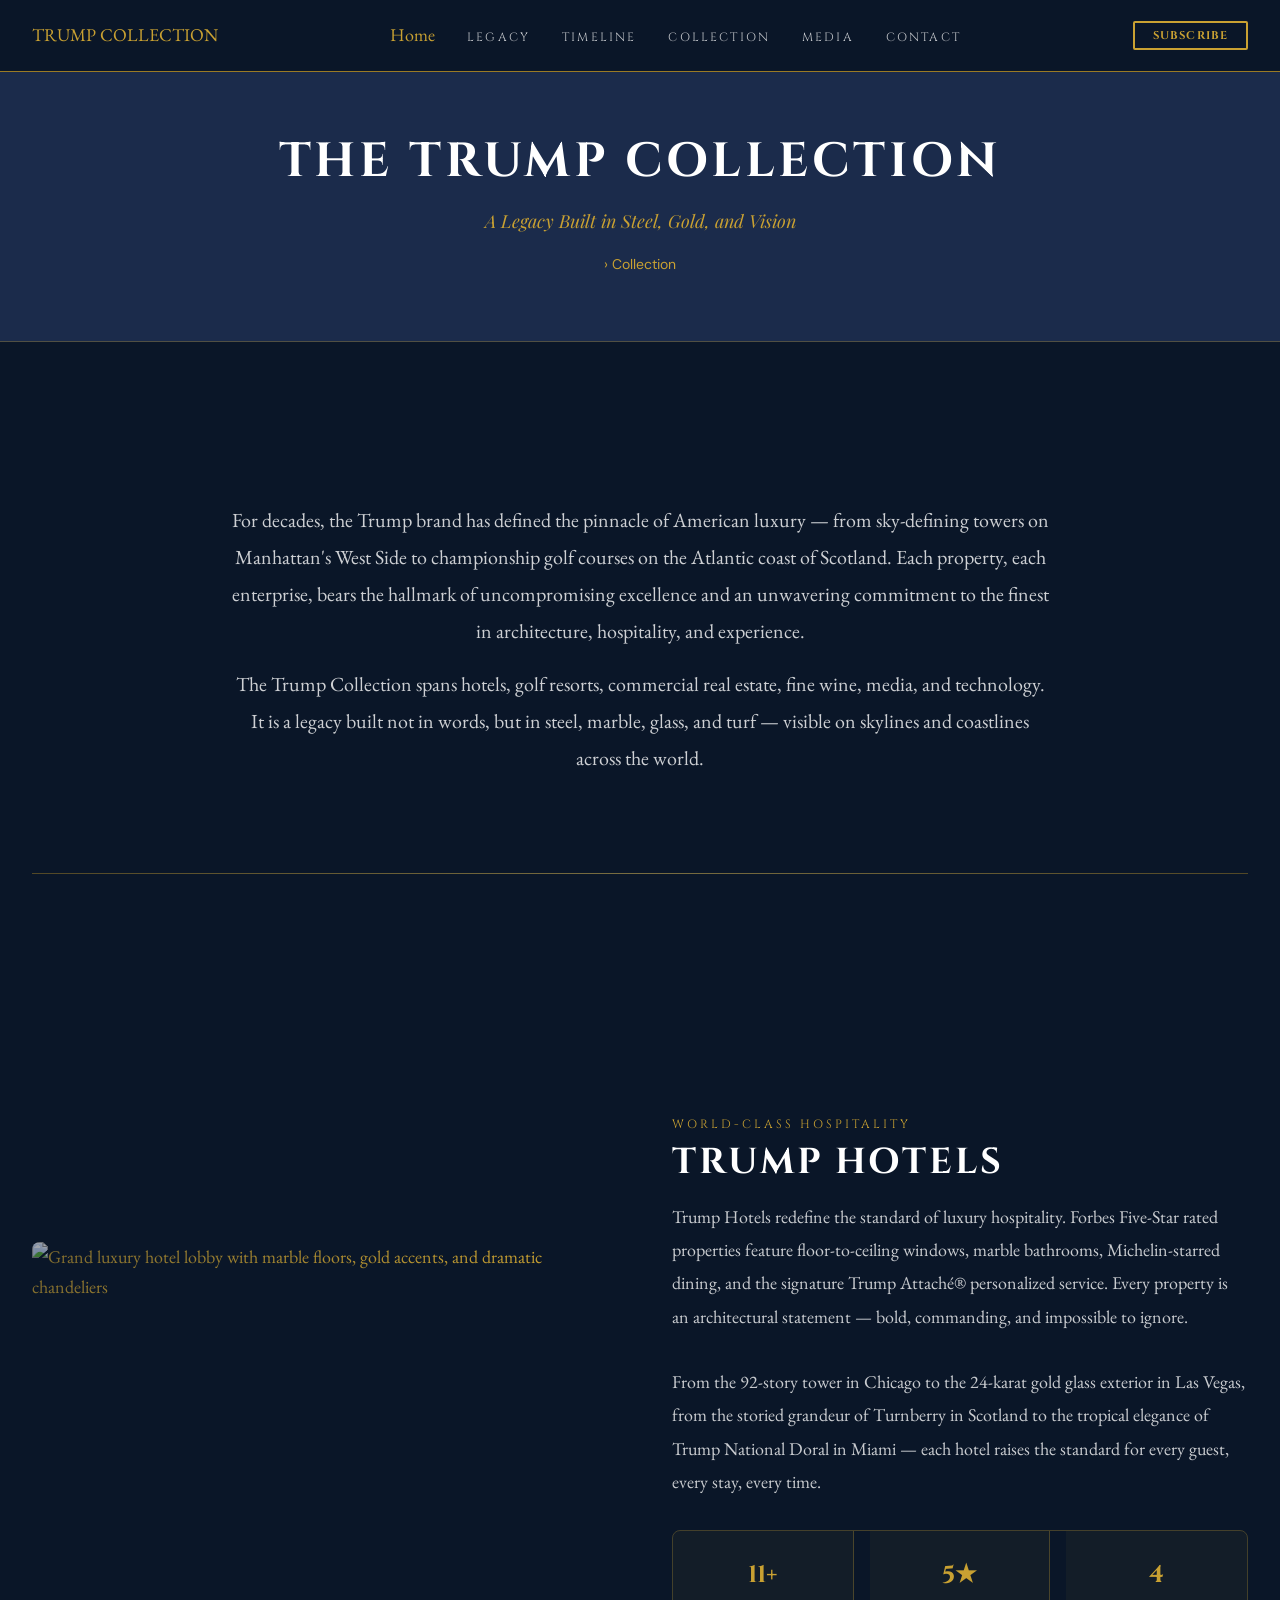
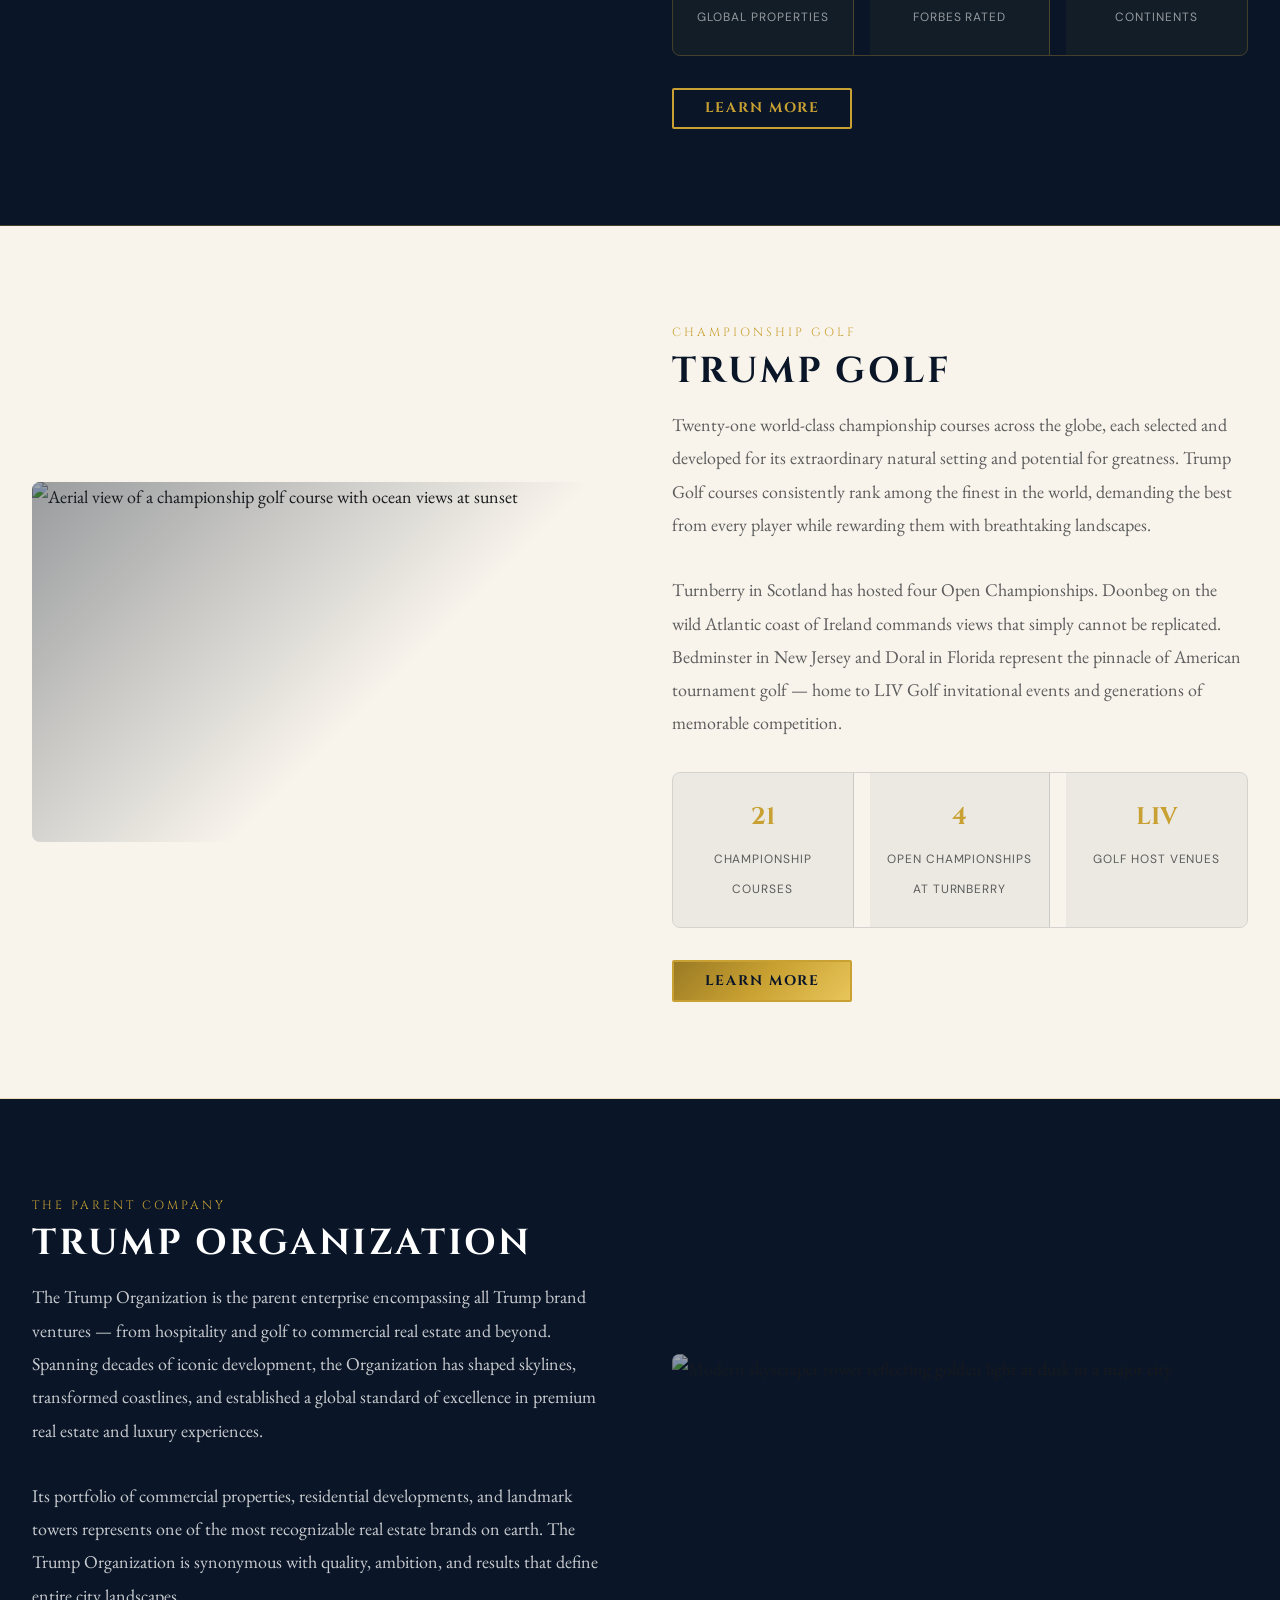
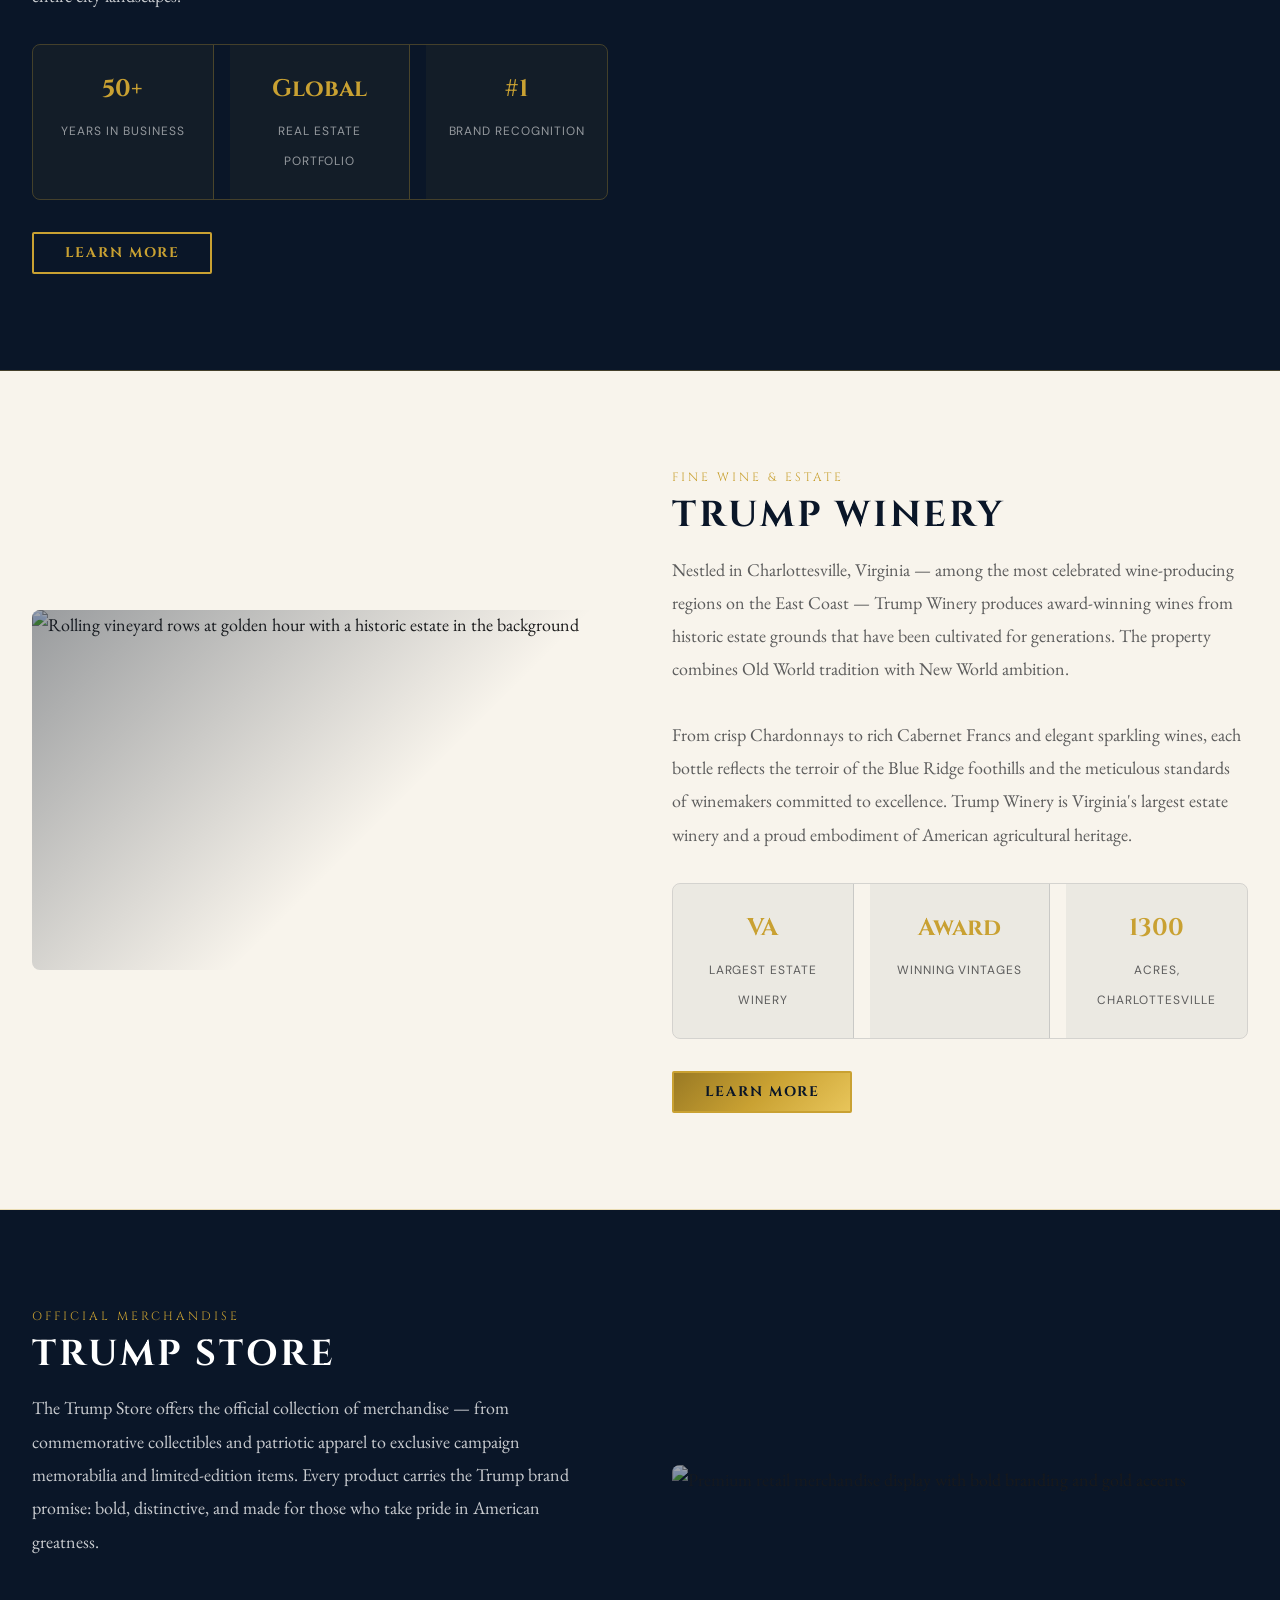
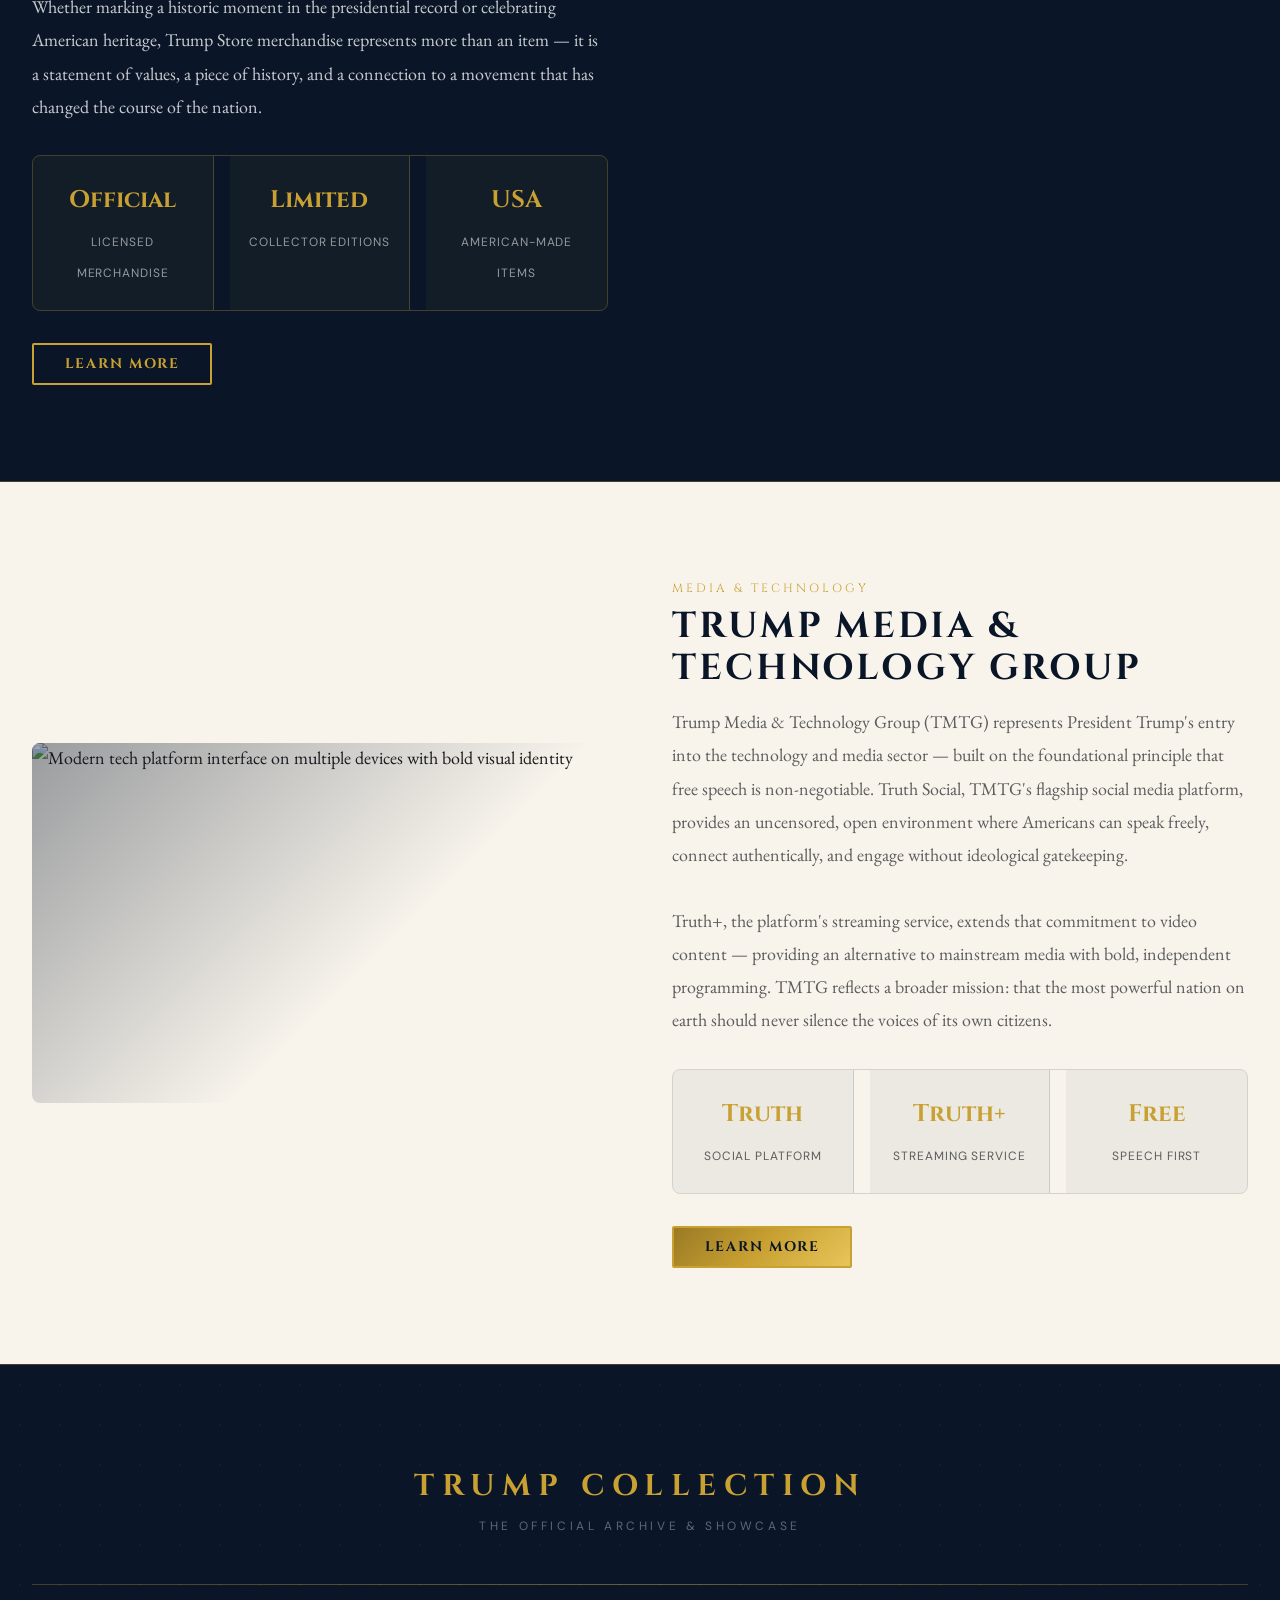
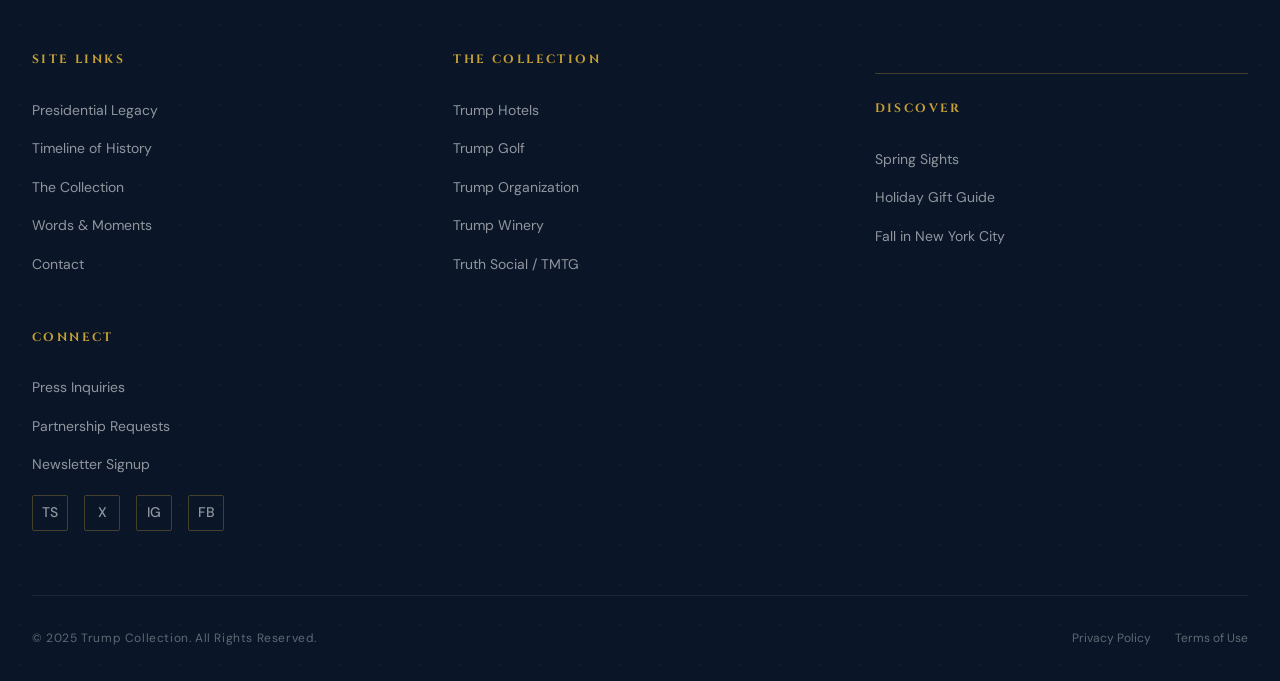
==== collection/index.html @ b16a885b "Add clean URLs, 3 campaign pages, Vercel config - Restructure pages/ to root-level directories for c" ====
<!DOCTYPE html>
<html lang="en">
<head>
  <meta charset="UTF-8" />
  <meta name="viewport" content="width=device-width, initial-scale=1.0" />
  <meta name="description" content="The Trump Collection — Explore the Trump brand empire: world-class hotels, championship golf courses, the Trump Organization, Winery, and Truth Social." />
  <title>The Trump Collection | Brand Portfolio</title>

  <link rel="preconnect" href="https://fonts.googleapis.com" />
  <link rel="preconnect" href="https://fonts.gstatic.com" crossorigin />
  <link href="https://fonts.googleapis.com/css2?family=Cinzel:wght@400;700&family=Playfair+Display:ital,wght@0,400;0,700;1,400&family=EB+Garamond:ital,wght@0,400;0,500;1,400&family=DM+Sans:wght@400;500&display=swap" rel="stylesheet" />

  <link rel="stylesheet" href="/css/variables.css" />
  <link rel="stylesheet" href="/css/base.css" />
  <link rel="stylesheet" href="/css/components.css" />
  <link rel="stylesheet" href="/css/layout.css" />
  <link rel="stylesheet" href="/css/pages/collection.css" />
</head>
<body>

<!-- NAV -->
<nav class="nav" role="navigation" aria-label="Main navigation">
  <div class="nav-inner">
    <a href="/ class="nav-wordmark">TRUMP COLLECTION</a>
    <ul class="nav-links" role="list">
      <li><a href="/   class="nav-link">Home</a></li>
      <li><a href="/legacy"     class="nav-link">Legacy</a></li>
      <li><a href="/timeline"   class="nav-link">Timeline</a></li>
      <li><a href="/collection" class="nav-link">Collection</a></li>
      <li><a href="/media"      class="nav-link">Media</a></li>
      <li><a href="/contact"    class="nav-link">Contact</a></li>
    </ul>
    <a href="/contact" class="btn btn-outline btn-sm nav-cta">Subscribe</a>
    <button class="nav-hamburger" aria-label="Open menu" aria-expanded="false" aria-controls="mobile-menu">
      <span class="bar"></span><span class="bar"></span><span class="bar"></span>
    </button>
  </div>
</nav>

<div class="nav-mobile-overlay" id="mobile-menu" role="dialog" aria-label="Mobile navigation">
  <nav>
    <ul style="display:flex;flex-direction:column;align-items:center;gap:2rem;list-style:none;" role="list">
      <li><a href="/   class="mobile-nav-link">Home</a></li>
      <li><a href="/legacy"     class="mobile-nav-link">Legacy</a></li>
      <li><a href="/timeline"   class="mobile-nav-link">Timeline</a></li>
      <li><a href="/collection" class="mobile-nav-link">Collection</a></li>
      <li><a href="/media"      class="mobile-nav-link">Media</a></li>
      <li><a href="/contact"    class="mobile-nav-link">Contact</a></li>
    </ul>
    <div class="mobile-subscribe" style="margin-top:2.5rem;text-align:center;">
      <a href="/contact" class="btn btn-outline">Subscribe</a>
    </div>
  </nav>
</div>

<!-- PAGE HERO -->
<header class="page-hero" role="banner">
  <div class="container page-hero-content">
    <h1 class="page-hero-title">The Trump Collection</h1>
    <p style="font-family:var(--font-headline);font-style:italic;color:var(--color-gold);font-size:1.125rem;margin-top:.5rem;">A Legacy Built in Steel, Gold, and Vision</p>
    <nav class="breadcrumb" aria-label="Breadcrumb" style="margin-top:1rem;">
      <a href="/>Home</a>
      <span class="sep" aria-hidden="true">›</span>
      <span aria-current="page">Collection</span>
    </nav>
  </div>
</header>

<main>

<!-- INTRO -->
<section class="section section-dark">
  <div class="container">
    <div class="collection-intro reveal">
      <p>For decades, the Trump brand has defined the pinnacle of American luxury — from sky-defining towers on Manhattan's West Side to championship golf courses on the Atlantic coast of Scotland. Each property, each enterprise, bears the hallmark of uncompromising excellence and an unwavering commitment to the finest in architecture, hospitality, and experience.</p>
      <p>The Trump Collection spans hotels, golf resorts, commercial real estate, fine wine, media, and technology. It is a legacy built not in words, but in steel, marble, glass, and turf — visible on skylines and coastlines across the world.</p>
    </div>
    <span class="gold-rule"></span>
  </div>
</section>

<!-- ── 1. TRUMP HOTELS ───────────────────────────────────────── -->
<section class="brand-section section-dark" id="hotels" aria-labelledby="hotels-heading">
  <div class="container">
    <div class="brand-section-inner reveal">
      <div class="brand-img">
        <img src="https://images.unsplash.com/photo-1551882547-ff40c63fe5fa?w=900&auto=format&fit=crop&q=80"
             alt="Grand luxury hotel lobby with marble floors, gold accents, and dramatic chandeliers" />
        <div class="brand-img-overlay"></div>
      </div>
      <div class="brand-content">
        <span class="section-eyebrow">World-Class Hospitality</span>
        <h2 class="brand-title" id="hotels-heading">Trump Hotels</h2>
        <p class="brand-description">
          Trump Hotels redefine the standard of luxury hospitality. Forbes Five-Star rated properties feature floor-to-ceiling windows, marble bathrooms, Michelin-starred dining, and the signature Trump Attaché® personalized service. Every property is an architectural statement — bold, commanding, and impossible to ignore.
        </p>
        <p class="brand-description">
          From the 92-story tower in Chicago to the 24-karat gold glass exterior in Las Vegas, from the storied grandeur of Turnberry in Scotland to the tropical elegance of Trump National Doral in Miami — each hotel raises the standard for every guest, every stay, every time.
        </p>
        <div class="brand-mini-stats">
          <div class="brand-mini-stat">
            <span class="bms-value">11+</span>
            <span class="bms-label">Global Properties</span>
          </div>
          <div class="brand-mini-stat">
            <span class="bms-value">5★</span>
            <span class="bms-label">Forbes Rated</span>
          </div>
          <div class="brand-mini-stat">
            <span class="bms-value">4</span>
            <span class="bms-label">Continents</span>
          </div>
        </div>
        <a href="/contact" class="btn btn-outline">Learn More</a>
      </div>
    </div>
  </div>
</section>

<!-- ── 2. TRUMP GOLF ─────────────────────────────────────────── -->
<section class="brand-section section-light" id="golf" aria-labelledby="golf-heading">
  <div class="container">
    <div class="brand-section-inner reveal">
      <div class="brand-img">
        <img src="https://images.unsplash.com/photo-1587174486073-ae5e5cff23aa?w=900&auto=format&fit=crop&q=80"
             alt="Aerial view of a championship golf course with ocean views at sunset" />
        <div class="brand-img-overlay"></div>
      </div>
      <div class="brand-content">
        <span class="section-eyebrow">Championship Golf</span>
        <h2 class="brand-title" id="golf-heading">Trump Golf</h2>
        <p class="brand-description">
          Twenty-one world-class championship courses across the globe, each selected and developed for its extraordinary natural setting and potential for greatness. Trump Golf courses consistently rank among the finest in the world, demanding the best from every player while rewarding them with breathtaking landscapes.
        </p>
        <p class="brand-description">
          Turnberry in Scotland has hosted four Open Championships. Doonbeg on the wild Atlantic coast of Ireland commands views that simply cannot be replicated. Bedminster in New Jersey and Doral in Florida represent the pinnacle of American tournament golf — home to LIV Golf invitational events and generations of memorable competition.
        </p>
        <div class="brand-mini-stats">
          <div class="brand-mini-stat">
            <span class="bms-value">21</span>
            <span class="bms-label">Championship Courses</span>
          </div>
          <div class="brand-mini-stat">
            <span class="bms-value">4</span>
            <span class="bms-label">Open Championships at Turnberry</span>
          </div>
          <div class="brand-mini-stat">
            <span class="bms-value">LIV</span>
            <span class="bms-label">Golf Host Venues</span>
          </div>
        </div>
        <a href="/contact" class="btn btn-primary">Learn More</a>
      </div>
    </div>
  </div>
</section>

<!-- ── 3. TRUMP ORGANIZATION ─────────────────────────────────── -->
<section class="brand-section section-dark" id="organization" aria-labelledby="org-heading">
  <div class="container">
    <div class="brand-section-inner reveal">
      <div class="brand-img">
        <img src="https://images.unsplash.com/photo-1486325212027-8081e485255e?w=900&auto=format&fit=crop&q=80"
             alt="Modern skyscraper tower reflecting golden light at dusk in a major city" />
        <div class="brand-img-overlay"></div>
      </div>
      <div class="brand-content">
        <span class="section-eyebrow">The Parent Company</span>
        <h2 class="brand-title" id="org-heading">Trump Organization</h2>
        <p class="brand-description">
          The Trump Organization is the parent enterprise encompassing all Trump brand ventures — from hospitality and golf to commercial real estate and beyond. Spanning decades of iconic development, the Organization has shaped skylines, transformed coastlines, and established a global standard of excellence in premium real estate and luxury experiences.
        </p>
        <p class="brand-description">
          Its portfolio of commercial properties, residential developments, and landmark towers represents one of the most recognizable real estate brands on earth. The Trump Organization is synonymous with quality, ambition, and results that define entire city landscapes.
        </p>
        <div class="brand-mini-stats">
          <div class="brand-mini-stat">
            <span class="bms-value">50+</span>
            <span class="bms-label">Years in Business</span>
          </div>
          <div class="brand-mini-stat">
            <span class="bms-value">Global</span>
            <span class="bms-label">Real Estate Portfolio</span>
          </div>
          <div class="brand-mini-stat">
            <span class="bms-value">#1</span>
            <span class="bms-label">Brand Recognition</span>
          </div>
        </div>
        <a href="/contact" class="btn btn-outline">Learn More</a>
      </div>
    </div>
  </div>
</section>

<!-- ── 4. TRUMP WINERY ───────────────────────────────────────── -->
<section class="brand-section section-light" id="winery" aria-labelledby="winery-heading">
  <div class="container">
    <div class="brand-section-inner reveal">
      <div class="brand-img">
        <img src="https://images.unsplash.com/photo-1510812431401-41d2bd2722f3?w=900&auto=format&fit=crop&q=80"
             alt="Rolling vineyard rows at golden hour with a historic estate in the background" />
        <div class="brand-img-overlay"></div>
      </div>
      <div class="brand-content">
        <span class="section-eyebrow">Fine Wine &amp; Estate</span>
        <h2 class="brand-title" id="winery-heading">Trump Winery</h2>
        <p class="brand-description">
          Nestled in Charlottesville, Virginia — among the most celebrated wine-producing regions on the East Coast — Trump Winery produces award-winning wines from historic estate grounds that have been cultivated for generations. The property combines Old World tradition with New World ambition.
        </p>
        <p class="brand-description">
          From crisp Chardonnays to rich Cabernet Francs and elegant sparkling wines, each bottle reflects the terroir of the Blue Ridge foothills and the meticulous standards of winemakers committed to excellence. Trump Winery is Virginia's largest estate winery and a proud embodiment of American agricultural heritage.
        </p>
        <div class="brand-mini-stats">
          <div class="brand-mini-stat">
            <span class="bms-value">VA</span>
            <span class="bms-label">Largest Estate Winery</span>
          </div>
          <div class="brand-mini-stat">
            <span class="bms-value">Award</span>
            <span class="bms-label">Winning Vintages</span>
          </div>
          <div class="brand-mini-stat">
            <span class="bms-value">1300</span>
            <span class="bms-label">Acres, Charlottesville</span>
          </div>
        </div>
        <a href="/contact" class="btn btn-primary">Learn More</a>
      </div>
    </div>
  </div>
</section>

<!-- ── 5. TRUMP STORE ────────────────────────────────────────── -->
<section class="brand-section section-dark" id="store" aria-labelledby="store-heading">
  <div class="container">
    <div class="brand-section-inner reveal">
      <div class="brand-img">
        <img src="https://images.unsplash.com/photo-1441986300917-64674bd600d8?w=900&auto=format&fit=crop&q=80"
             alt="Premium retail merchandise display with bold branding and gold accents" />
        <div class="brand-img-overlay"></div>
      </div>
      <div class="brand-content">
        <span class="section-eyebrow">Official Merchandise</span>
        <h2 class="brand-title" id="store-heading">Trump Store</h2>
        <p class="brand-description">
          The Trump Store offers the official collection of merchandise — from commemorative collectibles and patriotic apparel to exclusive campaign memorabilia and limited-edition items. Every product carries the Trump brand promise: bold, distinctive, and made for those who take pride in American greatness.
        </p>
        <p class="brand-description">
          Whether marking a historic moment in the presidential record or celebrating American heritage, Trump Store merchandise represents more than an item — it is a statement of values, a piece of history, and a connection to a movement that has changed the course of the nation.
        </p>
        <div class="brand-mini-stats">
          <div class="brand-mini-stat">
            <span class="bms-value">Official</span>
            <span class="bms-label">Licensed Merchandise</span>
          </div>
          <div class="brand-mini-stat">
            <span class="bms-value">Limited</span>
            <span class="bms-label">Collector Editions</span>
          </div>
          <div class="brand-mini-stat">
            <span class="bms-value">USA</span>
            <span class="bms-label">American-Made Items</span>
          </div>
        </div>
        <a href="/contact" class="btn btn-outline">Learn More</a>
      </div>
    </div>
  </div>
</section>

<!-- ── 6. TMTG / TRUTH SOCIAL ────────────────────────────────── -->
<section class="brand-section section-light" id="tmtg" aria-labelledby="tmtg-heading">
  <div class="container">
    <div class="brand-section-inner reveal">
      <div class="brand-img">
        <img src="https://images.unsplash.com/photo-1611162617213-7d7a39e9b1d7?w=900&auto=format&fit=crop&q=80"
             alt="Modern tech platform interface on multiple devices with bold visual identity" />
        <div class="brand-img-overlay"></div>
      </div>
      <div class="brand-content">
        <span class="section-eyebrow">Media &amp; Technology</span>
        <h2 class="brand-title" id="tmtg-heading">Trump Media &amp; Technology Group</h2>
        <p class="brand-description">
          Trump Media &amp; Technology Group (TMTG) represents President Trump's entry into the technology and media sector — built on the foundational principle that free speech is non-negotiable. Truth Social, TMTG's flagship social media platform, provides an uncensored, open environment where Americans can speak freely, connect authentically, and engage without ideological gatekeeping.
        </p>
        <p class="brand-description">
          Truth+, the platform's streaming service, extends that commitment to video content — providing an alternative to mainstream media with bold, independent programming. TMTG reflects a broader mission: that the most powerful nation on earth should never silence the voices of its own citizens.
        </p>
        <div class="brand-mini-stats">
          <div class="brand-mini-stat">
            <span class="bms-value">Truth</span>
            <span class="bms-label">Social Platform</span>
          </div>
          <div class="brand-mini-stat">
            <span class="bms-value">Truth+</span>
            <span class="bms-label">Streaming Service</span>
          </div>
          <div class="brand-mini-stat">
            <span class="bms-value">Free</span>
            <span class="bms-label">Speech First</span>
          </div>
        </div>
        <a href="/contact" class="btn btn-primary">Learn More</a>
      </div>
    </div>
  </div>
</section>

</main>

<!-- FOOTER -->
<footer class="footer" role="contentinfo">
  <div class="container footer-inner">
    <div class="footer-wordmark">
      <div class="footer-wordmark-text">TRUMP COLLECTION</div>
      <div class="footer-wordmark-sub">The Official Archive &amp; Showcase</div>
    </div>
    <div class="footer-rule"></div>
    <div class="footer-columns">
      <div class="footer-col">
        <div class="footer-col-title">Site Links</div>
        <ul role="list">
          <li><a href="/>Home</a></li>
          <li><a href="/legacy">Presidential Legacy</a></li>
          <li><a href="/timeline">Timeline of History</a></li>
          <li><a href="/collection">The Collection</a></li>
          <li><a href="/media">Words &amp; Moments</a></li>
          <li><a href="/contact">Contact</a></li>
        </ul>
      </div>
      <div class="footer-col">
        <div class="footer-col-title">The Collection</div>
        <ul role="list">
          <li><a href="#hotels">Trump Hotels</a></li>
          <li><a href="#golf">Trump Golf</a></li>
          <li><a href="#organization">Trump Organization</a></li>
          <li><a href="#winery">Trump Winery</a></li>
          <li><a href="#tmtg">Truth Social / TMTG</a></li>
        </ul>
      </div>
      <div class="footer-col" style="border-top:1px solid var(--color-border);padding-top:var(--space-lg);margin-top:var(--space-lg);">
        <div class="footer-col-title">Discover</div>
        <ul role="list">
          <li><a href="/springsights">Spring Sights</a></li>
          <li><a href="/giftguide">Holiday Gift Guide</a></li>
          <li><a href="/fallinnyc">Fall in New York City</a></li>
        </ul>
      </div>
      <div class="footer-col">
        <div class="footer-col-title">Connect</div>
        <ul role="list">
          <li><a href="/contact">Press Inquiries</a></li>
          <li><a href="/contact">Partnership Requests</a></li>
          <li><a href="/contact">Newsletter Signup</a></li>
        </ul>
        <div class="social-links" style="margin-top:1rem;">
          <a href="#" class="social-link" aria-label="Truth Social">TS</a>
          <a href="#" class="social-link" aria-label="X / Twitter">X</a>
          <a href="#" class="social-link" aria-label="Instagram">IG</a>
          <a href="#" class="social-link" aria-label="Facebook">FB</a>
        </div>
      </div>
    </div>
    <div class="footer-bottom">
      <p class="footer-copyright">© 2025 Trump Collection. All Rights Reserved.</p>
      <div class="footer-legal-links">
        <a href="#">Privacy Policy</a>
        <a href="#">Terms of Use</a>
      </div>
    </div>
  </div>
</footer>

<script src="/js/main.js"></script>
</body>
</html>
---- css/variables.css ----
/* ============================================================
   variables.css — Trump Collection Design System Tokens
   ============================================================ */

:root {

  /* ── Colors ─────────────────────────────────────────────── */
  --color-gold:        #C9A132;
  --color-gold-light:  #E8C55A;
  --color-gold-dark:   #9A7A24;
  --color-navy:        #0A1628;
  --color-navy-mid:    #1B2B4B;
  --color-navy-light:  #243555;
  --color-red:         #B22234;
  --color-white:       #FFFFFF;
  --color-off-white:   #F8F4EC;
  --color-text:        #1A1A1A;
  --color-text-muted:  #5C5C5C;
  --color-border:      rgba(201, 161, 50, 0.3);
  --color-overlay:     rgba(10, 22, 40, 0.78);
  --color-gold-alpha:  rgba(201, 161, 50, 0.15);

  /* ── Typography ─────────────────────────────────────────── */
  --font-display:  'Cinzel', 'Trajan Pro', Georgia, serif;
  --font-headline: 'Playfair Display', Georgia, serif;
  --font-body:     'EB Garamond', Georgia, serif;
  --font-ui:       'DM Sans', system-ui, sans-serif;

  /* ── Type Scale ─────────────────────────────────────────── */
  --text-xs:   0.75rem;    /* 12px */
  --text-sm:   0.875rem;   /* 14px */
  --text-base: 1rem;       /* 16px */
  --text-md:   1.125rem;   /* 18px */
  --text-lg:   1.25rem;    /* 20px */
  --text-xl:   1.5rem;     /* 24px */
  --text-2xl:  1.875rem;   /* 30px */
  --text-3xl:  2.25rem;    /* 36px */
  --text-4xl:  3rem;       /* 48px */
  --text-5xl:  3.75rem;    /* 60px */
  --text-6xl:  4.5rem;     /* 72px */

  /* ── Spacing Scale ──────────────────────────────────────── */
  --space-xs:   0.25rem;   /* 4px  */
  --space-sm:   0.5rem;    /* 8px  */
  --space-md:   1rem;      /* 16px */
  --space-lg:   1.5rem;    /* 24px */
  --space-xl:   2rem;      /* 32px */
  --space-2xl:  3rem;      /* 48px */
  --space-3xl:  4rem;      /* 64px */
  --space-4xl:  6rem;      /* 96px */
  --space-5xl:  8rem;      /* 128px */
  --space-xxl:  10rem;     /* 160px */

  /* ── Border Radius ──────────────────────────────────────── */
  --radius-sm:  2px;
  --radius-md:  4px;
  --radius-lg:  8px;
  --radius-xl:  12px;
  --radius-full: 9999px;

  /* ── Shadows ────────────────────────────────────────────── */
  --shadow-sm:   0 1px 3px rgba(0,0,0,0.4);
  --shadow-md:   0 4px 16px rgba(0,0,0,0.35);
  --shadow-lg:   0 8px 32px rgba(0,0,0,0.4);
  --shadow-gold: 0 0 20px rgba(201, 161, 50, 0.25);
  --shadow-card: 0 4px 24px rgba(0,0,0,0.3);

  /* ── Transitions ────────────────────────────────────────── */
  --transition-fast:   150ms ease;
  --transition-base:   300ms ease;
  --transition-slow:   500ms ease;
  --transition-spring: 400ms cubic-bezier(0.34, 1.56, 0.64, 1);

  /* ── Z-Index Layers ─────────────────────────────────────── */
  --z-base:     1;
  --z-raised:   10;
  --z-dropdown: 100;
  --z-sticky:   200;
  --z-overlay:  300;
  --z-modal:    400;
  --z-toast:    500;

  /* ── Layout ─────────────────────────────────────────────── */
  --container-max:  1280px;
  --container-wide: 1440px;
  --nav-height:     72px;
  --section-pad:    var(--space-4xl);

  /* ── Gold Gradient ──────────────────────────────────────── */
  --gradient-gold: linear-gradient(135deg, var(--color-gold-dark) 0%, var(--color-gold) 50%, var(--color-gold-light) 100%);
  --gradient-gold-h: linear-gradient(90deg, var(--color-gold-dark) 0%, var(--color-gold-light) 50%, var(--color-gold-dark) 100%);
  --gradient-navy: linear-gradient(180deg, var(--color-navy) 0%, var(--color-navy-mid) 100%);
  --gradient-hero: linear-gradient(180deg, rgba(10,22,40,0.5) 0%, rgba(10,22,40,0.85) 100%);
}
---- css/base.css ----
/* ============================================================
   base.css — Reset, Typography & Global Foundations
   ============================================================ */

/* ── Reset & Box Model ──────────────────────────────────────── */
*,
*::before,
*::after {
  box-sizing: border-box;
  margin: 0;
  padding: 0;
}

html {
  scroll-behavior: smooth;
  font-size: 16px;
  -webkit-text-size-adjust: 100%;
}

body {
  font-family: var(--font-body);
  font-size: var(--text-md);
  color: var(--color-text);
  background-color: var(--color-navy);
  line-height: 1.7;
  -webkit-font-smoothing: antialiased;
  -moz-osx-font-smoothing: grayscale;
  overflow-x: hidden;
}

/* ── Images & Media ─────────────────────────────────────────── */
img,
video {
  max-width: 100%;
  height: auto;
  display: block;
}

/* ── Lists ──────────────────────────────────────────────────── */
ul,
ol {
  list-style: none;
}

/* ── Links ──────────────────────────────────────────────────── */
a {
  color: var(--color-gold);
  text-decoration: none;
  transition: color var(--transition-fast);
}

a:hover {
  color: var(--color-gold-light);
}

a:focus-visible {
  outline: 2px solid var(--color-gold);
  outline-offset: 3px;
  border-radius: var(--radius-sm);
}

/* ── Heading Hierarchy ──────────────────────────────────────── */
h1 {
  font-family: var(--font-display);
  font-weight: 700;
  font-size: var(--text-5xl);
  line-height: 1.1;
  letter-spacing: 0.04em;
  color: var(--color-white);
}

h2 {
  font-family: var(--font-headline);
  font-weight: 700;
  font-size: var(--text-3xl);
  line-height: 1.2;
  color: var(--color-white);
}

h3 {
  font-family: var(--font-ui);
  font-weight: 500;
  font-size: var(--text-xl);
  line-height: 1.3;
  color: var(--color-text);
}

h4, h5, h6 {
  font-family: var(--font-ui);
  font-weight: 500;
  line-height: 1.4;
  color: var(--color-text);
}

h4 { font-size: var(--text-lg); }
h5 { font-size: var(--text-base); }
h6 { font-size: var(--text-sm); }

/* ── Paragraphs ─────────────────────────────────────────────── */
p {
  font-family: var(--font-body);
  font-size: var(--text-md);
  line-height: 1.8;
  color: inherit;
}

p + p {
  margin-top: var(--space-md);
}

/* ── Strong & Em ────────────────────────────────────────────── */
strong {
  font-weight: 700;
}

em {
  font-style: italic;
}

/* ── Selection ──────────────────────────────────────────────── */
::selection {
  background-color: var(--color-gold);
  color: var(--color-navy);
}

/* ── Focus Styles ───────────────────────────────────────────── */
:focus-visible {
  outline: 2px solid var(--color-gold);
  outline-offset: 3px;
}

/* ── Horizontal Rule ────────────────────────────────────────── */
hr {
  border: none;
  height: 1px;
  background: var(--gradient-gold-h);
  opacity: 0.6;
  margin: var(--space-2xl) 0;
}

/* ── Blockquote ─────────────────────────────────────────────── */
blockquote {
  font-family: var(--font-headline);
  font-style: italic;
  font-size: var(--text-xl);
  line-height: 1.6;
  color: var(--color-white);
  border-left: 3px solid var(--color-gold);
  padding-left: var(--space-xl);
}

/* ── Form Base ──────────────────────────────────────────────── */
input,
textarea,
select,
button {
  font-family: var(--font-ui);
  font-size: var(--text-base);
  line-height: 1.5;
}

input,
textarea,
select {
  width: 100%;
  background: transparent;
  color: inherit;
}

/* ── Tables ─────────────────────────────────────────────────── */
table {
  border-collapse: collapse;
  width: 100%;
}

/* ── Section Divider ────────────────────────────────────────── */
.gold-rule {
  display: block;
  width: 100%;
  height: 1px;
  background: var(--gradient-gold-h);
  opacity: 0.5;
  margin: var(--space-2xl) auto;
}

.gold-rule--short {
  width: 80px;
  height: 2px;
  opacity: 1;
  margin: var(--space-md) auto;
}

/* ── Body on Light Sections ─────────────────────────────────── */
.section-light h3,
.section-light h4,
.section-light h5 {
  color: var(--color-navy);
}

.section-light p {
  color: var(--color-text);
}

.section-light h2 {
  color: var(--color-navy);
}

/* ── Utility ────────────────────────────────────────────────── */
.visually-hidden {
  position: absolute;
  width: 1px;
  height: 1px;
  padding: 0;
  margin: -1px;
  overflow: hidden;
  clip: rect(0, 0, 0, 0);
  white-space: nowrap;
  border: 0;
}

.text-center { text-align: center; }
.text-gold   { color: var(--color-gold); }
.text-white  { color: var(--color-white); }
.text-navy   { color: var(--color-navy); }

.mt-sm  { margin-top: var(--space-sm); }
.mt-md  { margin-top: var(--space-md); }
.mt-lg  { margin-top: var(--space-lg); }
.mt-xl  { margin-top: var(--space-xl); }
.mt-2xl { margin-top: var(--space-2xl); }
---- css/components.css ----
/* ============================================================
   components.css — Reusable UI Components
   ============================================================ */

/* ── Buttons ─────────────────────────────────────────────────── */
.btn {
  display: inline-flex;
  align-items: center;
  justify-content: center;
  gap: var(--space-sm);
  font-family: var(--font-display);
  font-weight: 700;
  font-size: var(--text-sm);
  letter-spacing: 0.12em;
  text-transform: uppercase;
  padding: 0.85em 2.2em;
  border-radius: var(--radius-sm);
  border: 2px solid transparent;
  cursor: pointer;
  transition: all var(--transition-base);
  white-space: nowrap;
  text-decoration: none;
  line-height: 1;
}

.btn-primary {
  background: var(--gradient-gold);
  color: var(--color-navy);
  border-color: var(--color-gold);
}

.btn-primary:hover {
  background: linear-gradient(135deg, var(--color-gold) 0%, var(--color-gold-light) 100%);
  color: var(--color-navy);
  box-shadow: var(--shadow-gold);
  transform: translateY(-1px);
}

.btn-outline {
  background: transparent;
  color: var(--color-gold);
  border-color: var(--color-gold);
}

.btn-outline:hover {
  background: var(--color-gold-alpha);
  color: var(--color-gold-light);
  border-color: var(--color-gold-light);
  transform: translateY(-1px);
}

.btn-outline-white {
  background: transparent;
  color: var(--color-white);
  border-color: var(--color-white);
}

.btn-outline-white:hover {
  background: rgba(255,255,255,0.1);
  color: var(--color-white);
  transform: translateY(-1px);
}

.btn-sm {
  font-size: 0.7rem;
  padding: 0.65em 1.6em;
  letter-spacing: 0.1em;
}

.btn-lg {
  font-size: var(--text-base);
  padding: 1em 2.8em;
}

/* ── Section Eyebrow ─────────────────────────────────────────── */
.section-eyebrow {
  display: block;
  font-family: var(--font-display);
  font-weight: 400;
  font-size: var(--text-xs);
  letter-spacing: 0.25em;
  text-transform: uppercase;
  color: var(--color-gold);
  margin-bottom: var(--space-sm);
}

/* ── Section Title ───────────────────────────────────────────── */
.section-title {
  font-family: var(--font-display);
  font-weight: 700;
  font-size: var(--text-3xl);
  letter-spacing: 0.06em;
  text-transform: uppercase;
  color: var(--color-white);
  position: relative;
  padding-bottom: var(--space-md);
  margin-bottom: var(--space-xl);
}

.section-title::after {
  content: '';
  position: absolute;
  bottom: 0;
  left: 0;
  width: 60px;
  height: 2px;
  background: var(--gradient-gold);
}

.section-title.centered::after {
  left: 50%;
  transform: translateX(-50%);
}

.section-light .section-title {
  color: var(--color-navy);
}

/* ── Badge ───────────────────────────────────────────────────── */
.badge {
  display: inline-block;
  font-family: var(--font-display);
  font-size: 0.65rem;
  font-weight: 700;
  letter-spacing: 0.15em;
  text-transform: uppercase;
  padding: 0.3em 0.9em;
  border-radius: var(--radius-sm);
  line-height: 1;
}

.badge-gold {
  background: var(--color-gold-alpha);
  color: var(--color-gold);
  border: 1px solid var(--color-gold);
}

.badge-navy {
  background: var(--color-navy);
  color: var(--color-gold);
  border: 1px solid var(--color-gold-dark);
}

.badge-red {
  background: rgba(178, 34, 52, 0.15);
  color: #e05a6f;
  border: 1px solid rgba(178, 34, 52, 0.5);
}

.badge-white {
  background: rgba(255,255,255,0.1);
  color: var(--color-white);
  border: 1px solid rgba(255,255,255,0.3);
}

/* ── Cards ───────────────────────────────────────────────────── */
.card {
  border-radius: var(--radius-lg);
  overflow: hidden;
  transition: transform var(--transition-base), box-shadow var(--transition-base);
}

.card:hover {
  transform: translateY(-4px);
  box-shadow: var(--shadow-lg);
}

.card-dark {
  background: var(--color-navy-mid);
  border: 1px solid var(--color-border);
  border-top: 3px solid var(--color-gold);
}

.card-dark .card-body {
  padding: var(--space-xl) var(--space-xl) var(--space-2xl);
}

.card-dark .card-category {
  margin-bottom: var(--space-md);
}

.card-dark .card-title {
  font-family: var(--font-display);
  font-size: var(--text-xl);
  font-weight: 700;
  letter-spacing: 0.04em;
  text-transform: uppercase;
  color: var(--color-white);
  margin-bottom: var(--space-md);
  line-height: 1.25;
}

.card-dark .card-text {
  font-family: var(--font-body);
  font-size: var(--text-base);
  color: rgba(255,255,255,0.75);
  line-height: 1.7;
}

.card-dark .card-link {
  display: inline-flex;
  align-items: center;
  gap: var(--space-xs);
  margin-top: var(--space-lg);
  font-family: var(--font-display);
  font-size: var(--text-xs);
  font-weight: 700;
  letter-spacing: 0.15em;
  text-transform: uppercase;
  color: var(--color-gold);
  transition: gap var(--transition-fast), color var(--transition-fast);
}

.card-dark .card-link:hover {
  gap: var(--space-sm);
  color: var(--color-gold-light);
}

.card-dark .card-link::after {
  content: '→';
}

.card-light {
  background: var(--color-off-white);
  border: 1px solid rgba(201, 161, 50, 0.2);
  border-top: 3px solid var(--color-gold);
}

.card-light .card-body {
  padding: var(--space-xl);
}

.card-light .card-title {
  font-family: var(--font-display);
  font-size: var(--text-lg);
  font-weight: 700;
  letter-spacing: 0.04em;
  text-transform: uppercase;
  color: var(--color-navy);
  margin-bottom: var(--space-md);
}

.card-light .card-text {
  font-family: var(--font-body);
  color: var(--color-text-muted);
  font-size: var(--text-base);
}

/* Image Card (collection/media) */
.card-image {
  position: relative;
  overflow: hidden;
  border-radius: var(--radius-lg);
  min-height: 280px;
}

.card-image img {
  width: 100%;
  height: 100%;
  object-fit: cover;
  transition: transform var(--transition-slow);
}

.card-image:hover img {
  transform: scale(1.05);
}

.card-image .card-overlay {
  position: absolute;
  inset: 0;
  background: linear-gradient(to top, rgba(10,22,40,0.9) 0%, rgba(10,22,40,0.3) 60%, transparent 100%);
  display: flex;
  flex-direction: column;
  justify-content: flex-end;
  padding: var(--space-xl);
  transition: background var(--transition-base);
}

.card-image:hover .card-overlay {
  background: linear-gradient(to top, rgba(10,22,40,0.95) 0%, rgba(10,22,40,0.6) 60%, rgba(10,22,40,0.2) 100%);
}

.card-image .card-overlay-gold {
  position: absolute;
  inset: 0;
  background: linear-gradient(to top, rgba(201,161,50,0.85) 0%, rgba(201,161,50,0.0) 60%);
  opacity: 0;
  transition: opacity var(--transition-base);
}

.card-image:hover .card-overlay-gold {
  opacity: 0.3;
}

/* ── Stat Tile ───────────────────────────────────────────────── */
.stat-tile {
  display: flex;
  flex-direction: column;
  align-items: center;
  justify-content: center;
  text-align: center;
  padding: var(--space-2xl) var(--space-xl);
  border-right: 1px solid var(--color-border);
}

.stat-tile:last-child {
  border-right: none;
}

.stat-tile .stat-number {
  font-family: var(--font-display);
  font-size: var(--text-4xl);
  font-weight: 700;
  color: var(--color-gold);
  letter-spacing: 0.02em;
  line-height: 1;
  margin-bottom: var(--space-sm);
}

.stat-tile .stat-label {
  font-family: var(--font-ui);
  font-size: var(--text-sm);
  font-weight: 500;
  color: rgba(255,255,255,0.7);
  letter-spacing: 0.08em;
  text-transform: uppercase;
  line-height: 1.4;
}

/* ── Quote Block ─────────────────────────────────────────────── */
.quote-block {
  text-align: center;
  padding: var(--space-4xl) var(--space-2xl);
  position: relative;
}

.quote-block .quote-mark {
  display: block;
  font-family: var(--font-headline);
  font-size: 8rem;
  line-height: 0.7;
  color: var(--color-gold);
  opacity: 0.4;
  margin-bottom: var(--space-md);
  user-select: none;
}

.quote-block blockquote {
  font-family: var(--font-headline);
  font-style: italic;
  font-size: var(--text-2xl);
  color: var(--color-white);
  line-height: 1.55;
  max-width: 900px;
  margin: 0 auto var(--space-xl);
  border: none;
  padding: 0;
}

.quote-block .quote-attribution {
  font-family: var(--font-display);
  font-size: var(--text-sm);
  font-weight: 400;
  letter-spacing: 0.2em;
  text-transform: uppercase;
  color: var(--color-gold);
}

/* ── Quote Card (media page) ─────────────────────────────────── */
.quote-card {
  background: var(--color-navy-mid);
  border: 1px solid var(--color-border);
  border-radius: var(--radius-lg);
  padding: var(--space-2xl) var(--space-xl);
  position: relative;
}

.quote-card .qc-mark {
  font-family: var(--font-headline);
  font-size: 4rem;
  line-height: 0.9;
  color: var(--color-gold);
  opacity: 0.5;
  display: block;
  margin-bottom: var(--space-md);
}

.quote-card blockquote {
  font-family: var(--font-headline);
  font-style: italic;
  font-size: var(--text-lg);
  color: var(--color-white);
  line-height: 1.6;
  border: none;
  padding: 0;
  margin-bottom: var(--space-md);
}

.quote-card .qc-attr {
  font-family: var(--font-ui);
  font-size: var(--text-sm);
  color: var(--color-gold);
  font-weight: 500;
}

.quote-card .qc-occasion {
  display: block;
  font-family: var(--font-ui);
  font-size: var(--text-xs);
  color: rgba(255,255,255,0.5);
  margin-top: var(--space-xs);
  letter-spacing: 0.05em;
}

/* ── Page Hero ───────────────────────────────────────────────── */
.page-hero {
  background: var(--color-navy-mid);
  border-bottom: 1px solid var(--color-border);
  padding: calc(var(--nav-height) + var(--space-3xl)) 0 var(--space-3xl);
  text-align: center;
  position: relative;
  overflow: hidden;
}

.page-hero::before {
  content: '';
  position: absolute;
  inset: 0;
  background: url('https://images.unsplash.com/photo-1569163139599-0f4517e36f51?w=1600&auto=format&fit=crop&q=60') center/cover no-repeat;
  opacity: 0.12;
}

.page-hero .page-hero-content {
  position: relative;
  z-index: 1;
}

.page-hero .page-hero-title {
  font-family: var(--font-display);
  font-size: var(--text-4xl);
  font-weight: 700;
  letter-spacing: 0.08em;
  text-transform: uppercase;
  color: var(--color-white);
  margin-bottom: var(--space-md);
}

.page-hero .breadcrumb {
  display: flex;
  align-items: center;
  justify-content: center;
  gap: var(--space-sm);
  font-family: var(--font-ui);
  font-size: var(--text-sm);
  color: rgba(255,255,255,0.5);
}

.page-hero .breadcrumb a {
  color: var(--color-gold);
}

.page-hero .breadcrumb .sep {
  color: rgba(255,255,255,0.3);
}

/* ── Hero Full ───────────────────────────────────────────────── */
.hero-full {
  position: relative;
  min-height: 100vh;
  display: flex;
  align-items: center;
  justify-content: center;
  overflow: hidden;
}

.hero-full .hero-bg {
  position: absolute;
  inset: 0;
  z-index: 0;
}

.hero-full .hero-bg img {
  width: 100%;
  height: 100%;
  object-fit: cover;
  object-position: center top;
}

.hero-full .hero-overlay {
  position: absolute;
  inset: 0;
  background: var(--color-overlay);
  z-index: 1;
}

.hero-full .hero-gradient {
  position: absolute;
  bottom: 0;
  left: 0;
  right: 0;
  height: 40%;
  background: linear-gradient(to top, var(--color-navy) 0%, transparent 100%);
  z-index: 2;
}

.hero-full .hero-content {
  position: relative;
  z-index: 3;
  text-align: center;
  max-width: 900px;
  padding: 0 var(--space-xl);
}

/* ── Reveal Animations ───────────────────────────────────────── */
.reveal {
  opacity: 0;
  transform: translateY(28px);
  transition: opacity 0.7s ease, transform 0.7s ease;
}

.reveal.visible {
  opacity: 1;
  transform: translateY(0);
}

.reveal-stagger > * {
  opacity: 0;
  transform: translateY(24px);
  transition: opacity 0.6s ease, transform 0.6s ease;
}

.reveal-stagger.visible > *:nth-child(1) { opacity: 1; transform: translateY(0); transition-delay: 0s; }
.reveal-stagger.visible > *:nth-child(2) { opacity: 1; transform: translateY(0); transition-delay: 0.12s; }
.reveal-stagger.visible > *:nth-child(3) { opacity: 1; transform: translateY(0); transition-delay: 0.24s; }
.reveal-stagger.visible > *:nth-child(4) { opacity: 1; transform: translateY(0); transition-delay: 0.36s; }
.reveal-stagger.visible > *:nth-child(5) { opacity: 1; transform: translateY(0); transition-delay: 0.48s; }
.reveal-stagger.visible > *:nth-child(6) { opacity: 1; transform: translateY(0); transition-delay: 0.60s; }

/* ── Feature Card ────────────────────────────────────────────── */
.feature-card {
  position: relative;
  border-radius: var(--radius-lg);
  overflow: hidden;
  min-height: 360px;
  display: flex;
  flex-direction: column;
  justify-content: flex-end;
}

.feature-card img {
  position: absolute;
  inset: 0;
  width: 100%;
  height: 100%;
  object-fit: cover;
  transition: transform var(--transition-slow);
}

.feature-card:hover img {
  transform: scale(1.06);
}

.feature-card .fc-overlay {
  position: absolute;
  inset: 0;
  background: linear-gradient(to top, var(--color-navy) 0%, transparent 60%);
  z-index: 1;
}

.feature-card .fc-content {
  position: relative;
  z-index: 2;
  padding: var(--space-xl);
}

.feature-card .fc-title {
  font-family: var(--font-display);
  font-size: var(--text-xl);
  letter-spacing: 0.05em;
  text-transform: uppercase;
  color: var(--color-white);
  margin: var(--space-sm) 0 var(--space-xs);
}

.feature-card .fc-tagline {
  font-family: var(--font-body);
  font-style: italic;
  color: var(--color-gold-light);
  font-size: var(--text-base);
}

/* ── Scroll Indicator ────────────────────────────────────────── */
.scroll-indicator {
  position: absolute;
  bottom: var(--space-2xl);
  left: 50%;
  transform: translateX(-50%);
  z-index: 10;
  display: flex;
  flex-direction: column;
  align-items: center;
  gap: var(--space-xs);
}

.scroll-indicator .scroll-text {
  font-family: var(--font-display);
  font-size: var(--text-xs);
  letter-spacing: 0.2em;
  text-transform: uppercase;
  color: rgba(255,255,255,0.5);
}

.scroll-indicator .scroll-arrow {
  width: 1px;
  height: 40px;
  background: linear-gradient(to bottom, var(--color-gold), transparent);
  animation: scrollPulse 1.8s ease-in-out infinite;
}

@keyframes scrollPulse {
  0%, 100% { opacity: 0.4; transform: scaleY(1); }
  50%       { opacity: 1;   transform: scaleY(1.1); }
}

/* ── Stars Background (CSS only) ────────────────────────────── */
.stars-bg {
  position: relative;
}

.stars-bg::before {
  content: '★  ★  ★  ★  ★  ★  ★  ★  ★  ★';
  position: absolute;
  top: var(--space-md);
  left: 50%;
  transform: translateX(-50%);
  font-size: var(--text-xs);
  letter-spacing: 0.6em;
  color: var(--color-gold);
  opacity: 0.2;
  white-space: nowrap;
  pointer-events: none;
  user-select: none;
}

/* ── Timeline milestone mini entry ──────────────────────────── */
.milestone-mini {
  display: flex;
  gap: var(--space-xl);
  align-items: flex-start;
  padding: var(--space-lg) 0;
  border-bottom: 1px solid var(--color-border);
}

.milestone-mini:last-child {
  border-bottom: none;
}

.milestone-mini .mm-year {
  font-family: var(--font-display);
  font-size: var(--text-xl);
  font-weight: 700;
  color: var(--color-gold);
  min-width: 60px;
  line-height: 1;
}

.milestone-mini .mm-content .mm-title {
  font-family: var(--font-display);
  font-size: var(--text-lg);
  letter-spacing: 0.04em;
  text-transform: uppercase;
  color: var(--color-white);
  margin-bottom: var(--space-xs);
}

.milestone-mini .mm-content .mm-desc {
  font-family: var(--font-body);
  font-size: var(--text-base);
  color: rgba(255,255,255,0.65);
  line-height: 1.6;
}

/* ── Category Icon Block ─────────────────────────────────────── */
.category-icon-block {
  display: flex;
  align-items: center;
  gap: var(--space-md);
  margin-bottom: var(--space-xl);
}

.category-icon-block .cib-icon {
  font-size: 2.5rem;
  line-height: 1;
}

.category-icon-block .cib-label {
  font-family: var(--font-display);
  font-size: var(--text-xl);
  font-weight: 700;
  letter-spacing: 0.08em;
  text-transform: uppercase;
  color: var(--color-gold);
}

/* ── Spinning / Loading ──────────────────────────────────────── */
.spinner {
  display: inline-block;
  width: 18px;
  height: 18px;
  border: 2px solid var(--color-navy);
  border-top-color: transparent;
  border-radius: 50%;
  animation: spin 0.7s linear infinite;
}

@keyframes spin {
  to { transform: rotate(360deg); }
}

/* ── Form Elements ───────────────────────────────────────────── */
.form-group {
  display: flex;
  flex-direction: column;
  gap: var(--space-xs);
  margin-bottom: var(--space-lg);
}

.form-label {
  font-family: var(--font-ui);
  font-size: var(--text-sm);
  font-weight: 500;
  letter-spacing: 0.08em;
  text-transform: uppercase;
  color: var(--color-gold);
}

.form-input,
.form-textarea,
.form-select {
  background: rgba(255,255,255,0.06);
  border: 1px solid rgba(201, 161, 50, 0.3);
  border-radius: var(--radius-md);
  padding: 0.75em 1em;
  color: var(--color-white);
  font-family: var(--font-body);
  font-size: var(--text-base);
  transition: border-color var(--transition-fast), background var(--transition-fast);
  width: 100%;
}

.form-input::placeholder,
.form-textarea::placeholder {
  color: rgba(255,255,255,0.3);
}

.form-input:focus,
.form-textarea:focus,
.form-select:focus {
  outline: none;
  border-color: var(--color-gold);
  background: rgba(255,255,255,0.09);
}

.form-input.error,
.form-textarea.error,
.form-select.error {
  border-color: var(--color-red);
}

.form-error {
  font-family: var(--font-ui);
  font-size: var(--text-xs);
  color: #e05a6f;
  display: none;
}

.form-error.visible {
  display: block;
}

.form-textarea {
  resize: vertical;
  min-height: 120px;
}

.form-select {
  appearance: none;
  background-image: url("data:image/svg+xml,%3Csvg xmlns='http://www.w3.org/2000/svg' width='12' height='8' viewBox='0 0 12 8'%3E%3Cpath fill='%23C9A132' d='M1 1l5 5 5-5'/%3E%3C/svg%3E");
  background-repeat: no-repeat;
  background-position: right 1em center;
  padding-right: 2.5em;
  cursor: pointer;
}

.form-select option {
  background: var(--color-navy-mid);
  color: var(--color-white);
}

.form-checkbox-row {
  display: flex;
  align-items: center;
  gap: var(--space-md);
  margin-bottom: var(--space-xl);
}

.form-checkbox {
  width: 18px;
  height: 18px;
  accent-color: var(--color-gold);
  cursor: pointer;
  flex-shrink: 0;
}

.form-checkbox-label {
  font-family: var(--font-ui);
  font-size: var(--text-sm);
  color: rgba(255,255,255,0.75);
  cursor: pointer;
}

/* ── Success Message ─────────────────────────────────────────── */
.success-message {
  display: none;
  text-align: center;
  padding: var(--space-3xl) var(--space-xl);
}

.success-message.visible {
  display: block;
}

.success-message .success-icon {
  font-size: 3rem;
  color: var(--color-gold);
  margin-bottom: var(--space-lg);
}

.success-message .success-title {
  font-family: var(--font-display);
  font-size: var(--text-2xl);
  letter-spacing: 0.06em;
  text-transform: uppercase;
  color: var(--color-gold);
  margin-bottom: var(--space-md);
}

.success-message .success-text {
  font-family: var(--font-body);
  color: var(--color-white);
  font-size: var(--text-lg);
}
---- css/layout.css ----
/* ============================================================
   layout.css — Navigation, Footer, Grid, Section Wrappers
   ============================================================ */

/* ── Container ───────────────────────────────────────────────── */
.container {
  max-width: var(--container-max);
  width: 100%;
  margin-inline: auto;
  padding-inline: var(--space-xl);
}

.container-wide {
  max-width: var(--container-wide);
  width: 100%;
  margin-inline: auto;
  padding-inline: var(--space-xl);
}

/* ── Section Wrappers ────────────────────────────────────────── */
.section {
  padding: var(--space-4xl) 0;
}

.section-sm {
  padding: var(--space-2xl) 0;
}

.section-lg {
  padding: var(--space-5xl) 0;
}

.section-dark {
  background-color: var(--color-navy);
}

.section-mid {
  background-color: var(--color-navy-mid);
}

.section-light {
  background-color: var(--color-off-white);
}

.section-white {
  background-color: var(--color-white);
}

/* ── Grid Systems ────────────────────────────────────────────── */
.grid-2 {
  display: grid;
  grid-template-columns: 1fr;
  gap: var(--space-xl);
}

.grid-3 {
  display: grid;
  grid-template-columns: 1fr;
  gap: var(--space-xl);
}

.grid-4 {
  display: grid;
  grid-template-columns: 1fr 1fr;
  gap: var(--space-lg);
}

.grid-stats {
  display: grid;
  grid-template-columns: 1fr 1fr;
  gap: 0;
}

@media (min-width: 768px) {
  .grid-2 {
    grid-template-columns: repeat(2, 1fr);
    gap: var(--space-2xl);
  }

  .grid-3 {
    grid-template-columns: repeat(3, 1fr);
    gap: var(--space-xl);
  }

  .grid-4 {
    grid-template-columns: repeat(4, 1fr);
    gap: var(--space-lg);
  }

  .grid-stats {
    grid-template-columns: repeat(4, 1fr);
  }
}

/* ── Flex Utilities ──────────────────────────────────────────── */
.flex { display: flex; }
.flex-center { display: flex; align-items: center; justify-content: center; }
.flex-between { display: flex; align-items: center; justify-content: space-between; }
.flex-col { display: flex; flex-direction: column; }
.gap-sm { gap: var(--space-sm); }
.gap-md { gap: var(--space-md); }
.gap-lg { gap: var(--space-lg); }
.gap-xl { gap: var(--space-xl); }

/* ── Split Layout ────────────────────────────────────────────── */
.split-layout {
  display: grid;
  grid-template-columns: 1fr;
}

@media (min-width: 768px) {
  .split-layout {
    grid-template-columns: 1fr 1fr;
    min-height: 100vh;
  }
}

.split-panel {
  padding: var(--space-4xl) var(--space-2xl);
  display: flex;
  flex-direction: column;
  justify-content: center;
}

.split-panel-dark {
  background: var(--color-navy);
  padding-top: calc(var(--nav-height) + var(--space-4xl));
}

.split-panel-light {
  background: var(--color-off-white);
  padding-top: var(--space-4xl);
}

@media (min-width: 768px) {
  .split-panel-dark {
    padding-top: calc(var(--nav-height) + var(--space-4xl));
  }
}

/* ════════════════════════════════════════════════════════════════
   NAVIGATION
   ════════════════════════════════════════════════════════════════ */
.nav {
  position: fixed;
  top: 0;
  left: 0;
  right: 0;
  z-index: var(--z-sticky);
  height: var(--nav-height);
  background: var(--color-navy);
  border-bottom: 1px solid var(--color-gold-dark);
  display: flex;
  align-items: center;
}

.nav .nav-inner {
  display: flex;
  align-items: center;
  justify-content: space-between;
  width: 100%;
  max-width: var(--container-max);
  margin-inline: auto;
  padding-inline: var(--space-xl);
  height: 100%;
}

/* Wordmark */
.nav-wordmark {
  font-family: var(--font-display);
  font-weight: 700;
  font-size: var(--text-sm);
  letter-spacing: 0.2em;
  text-transform: uppercase;
  color: var(--color-gold);
  text-decoration: none;
  white-space: nowrap;
  transition: color var(--transition-fast);
}

.nav-wordmark:hover {
  color: var(--color-gold-light);
}

.nav-wordmark.shimmer {
  animation: goldShimmer 1.5s ease forwards;
}

@keyframes goldShimmer {
  0%   { color: var(--color-gold); }
  40%  { color: var(--color-gold-light); text-shadow: 0 0 12px rgba(232,197,90,0.6); }
  100% { color: var(--color-gold); text-shadow: none; }
}

/* Desktop Nav Links */
.nav-links {
  display: none;
  align-items: center;
  gap: var(--space-xl);
}

.nav-link {
  font-family: var(--font-display);
  font-size: var(--text-xs);
  font-weight: 400;
  letter-spacing: 0.18em;
  text-transform: uppercase;
  color: rgba(255,255,255,0.75);
  text-decoration: none;
  padding-bottom: 4px;
  position: relative;
  transition: color var(--transition-fast);
}

.nav-link::after {
  content: '';
  position: absolute;
  bottom: -2px;
  left: 0;
  right: 0;
  height: 1px;
  background: var(--color-gold);
  transform: scaleX(0);
  transform-origin: left;
  transition: transform var(--transition-base);
}

.nav-link:hover,
.nav-link.active {
  color: var(--color-white);
}

.nav-link:hover::after,
.nav-link.active::after {
  transform: scaleX(1);
}

.nav-link.active {
  color: var(--color-gold);
}

/* Nav CTA */
.nav-cta {
  display: none;
}

/* Hamburger */
.nav-hamburger {
  display: flex;
  flex-direction: column;
  justify-content: center;
  gap: 5px;
  width: 32px;
  height: 32px;
  background: none;
  border: none;
  cursor: pointer;
  padding: 4px;
}

.nav-hamburger .bar {
  display: block;
  width: 100%;
  height: 1.5px;
  background: var(--color-gold);
  transition: transform var(--transition-base), opacity var(--transition-base);
  transform-origin: center;
}

.nav-hamburger[aria-expanded="true"] .bar:nth-child(1) {
  transform: translateY(6.5px) rotate(45deg);
}

.nav-hamburger[aria-expanded="true"] .bar:nth-child(2) {
  opacity: 0;
  transform: scaleX(0);
}

.nav-hamburger[aria-expanded="true"] .bar:nth-child(3) {
  transform: translateY(-6.5px) rotate(-45deg);
}

/* Mobile Overlay Menu */
.nav-mobile-overlay {
  position: fixed;
  inset: 0;
  z-index: calc(var(--z-sticky) - 1);
  background: var(--color-navy);
  display: flex;
  flex-direction: column;
  align-items: center;
  justify-content: center;
  gap: var(--space-2xl);
  opacity: 0;
  pointer-events: none;
  transition: opacity var(--transition-base);
}

.nav-mobile-overlay.open {
  opacity: 1;
  pointer-events: all;
}

.nav-mobile-overlay .mobile-nav-link {
  font-family: var(--font-display);
  font-size: var(--text-2xl);
  font-weight: 700;
  letter-spacing: 0.15em;
  text-transform: uppercase;
  color: rgba(255,255,255,0.7);
  text-decoration: none;
  transition: color var(--transition-fast);
}

.nav-mobile-overlay .mobile-nav-link:hover,
.nav-mobile-overlay .mobile-nav-link.active {
  color: var(--color-gold);
}

.nav-mobile-overlay .mobile-subscribe {
  margin-top: var(--space-xl);
}

@media (min-width: 1024px) {
  .nav-links {
    display: flex;
  }

  .nav-cta {
    display: block;
  }

  .nav-hamburger {
    display: none;
  }
}

/* ════════════════════════════════════════════════════════════════
   FOOTER
   ════════════════════════════════════════════════════════════════ */
.footer {
  background: var(--color-navy);
  border-top: 1px solid var(--color-border);
  padding-top: var(--space-4xl);
  padding-bottom: var(--space-xl);
  position: relative;
  overflow: hidden;
}

/* Subtle stars pattern via repeating CSS */
.footer::before {
  content: '';
  position: absolute;
  inset: 0;
  background-image: radial-gradient(circle, rgba(201,161,50,0.06) 1px, transparent 1px);
  background-size: 40px 40px;
  pointer-events: none;
  z-index: 0;
}

.footer-inner {
  position: relative;
  z-index: 1;
}

.footer-wordmark {
  text-align: center;
  margin-bottom: var(--space-2xl);
}

.footer-wordmark-text {
  font-family: var(--font-display);
  font-weight: 700;
  font-size: var(--text-2xl);
  letter-spacing: 0.25em;
  text-transform: uppercase;
  color: var(--color-gold);
}

.footer-wordmark-sub {
  font-family: var(--font-ui);
  font-size: var(--text-xs);
  letter-spacing: 0.3em;
  text-transform: uppercase;
  color: rgba(255,255,255,0.35);
  margin-top: var(--space-xs);
}

.footer-rule {
  height: 1px;
  background: var(--gradient-gold-h);
  opacity: 0.4;
  margin: 0 0 var(--space-3xl);
}

.footer-columns {
  display: grid;
  grid-template-columns: 1fr;
  gap: var(--space-2xl);
  margin-bottom: var(--space-3xl);
}

@media (min-width: 768px) {
  .footer-columns {
    grid-template-columns: repeat(3, 1fr);
  }
}

.footer-col-title {
  font-family: var(--font-display);
  font-size: var(--text-xs);
  font-weight: 700;
  letter-spacing: 0.2em;
  text-transform: uppercase;
  color: var(--color-gold);
  margin-bottom: var(--space-lg);
}

.footer-col ul {
  display: flex;
  flex-direction: column;
  gap: var(--space-sm);
}

.footer-col ul li a {
  font-family: var(--font-ui);
  font-size: var(--text-sm);
  color: rgba(255,255,255,0.55);
  text-decoration: none;
  transition: color var(--transition-fast);
}

.footer-col ul li a:hover {
  color: var(--color-gold);
}

.footer-bottom {
  border-top: 1px solid rgba(255,255,255,0.08);
  padding-top: var(--space-xl);
  display: flex;
  flex-direction: column;
  align-items: center;
  gap: var(--space-md);
  text-align: center;
}

@media (min-width: 768px) {
  .footer-bottom {
    flex-direction: row;
    justify-content: space-between;
    text-align: left;
  }
}

.footer-copyright {
  font-family: var(--font-ui);
  font-size: var(--text-xs);
  color: rgba(255,255,255,0.35);
  letter-spacing: 0.05em;
}

.footer-legal-links {
  display: flex;
  gap: var(--space-lg);
}

.footer-legal-links a {
  font-family: var(--font-ui);
  font-size: var(--text-xs);
  color: rgba(255,255,255,0.35);
  transition: color var(--transition-fast);
}

.footer-legal-links a:hover {
  color: var(--color-gold);
}

/* Social Icons */
.social-links {
  display: flex;
  gap: var(--space-md);
  margin-top: var(--space-md);
}

.social-link {
  display: inline-flex;
  align-items: center;
  justify-content: center;
  width: 36px;
  height: 36px;
  border: 1px solid var(--color-border);
  border-radius: var(--radius-sm);
  color: rgba(255,255,255,0.55);
  font-size: var(--text-sm);
  font-family: var(--font-ui);
  transition: all var(--transition-fast);
  text-decoration: none;
  font-weight: 500;
}

.social-link:hover {
  border-color: var(--color-gold);
  color: var(--color-gold);
  background: var(--color-gold-alpha);
}
---- css/pages/collection.css ----
/* ============================================================
   collection.css — Trump Brand Portfolio Page Styles
   ============================================================ */

.collection-intro {
  max-width: 820px;
  margin-inline: auto;
  text-align: center;
  padding: var(--space-3xl) 0 var(--space-2xl);
}

.collection-intro p {
  font-family: var(--font-body);
  font-size: var(--text-lg);
  color: rgba(255,255,255,0.8);
  line-height: 1.85;
}

/* ── Brand Section ───────────────────────────────────────────── */
.brand-section {
  padding: var(--space-4xl) 0;
  border-bottom: 1px solid var(--color-border);
}

.brand-section:last-child { border-bottom: none; }

.brand-section-inner {
  display: grid;
  grid-template-columns: 1fr;
  gap: var(--space-3xl);
  align-items: center;
}

@media (min-width: 1024px) {
  .brand-section-inner { grid-template-columns: 1fr 1fr; }
  .brand-section:nth-child(even) .brand-img { order: 2; }
  .brand-section:nth-child(even) .brand-content { order: 1; }
}

.brand-img {
  position: relative;
  border-radius: var(--radius-lg);
  overflow: hidden;
  aspect-ratio: 16/10;
}

.brand-img img {
  width: 100%;
  height: 100%;
  object-fit: cover;
  transition: transform var(--transition-slow);
}

.brand-img:hover img { transform: scale(1.04); }

.brand-img-overlay {
  position: absolute;
  inset: 0;
  background: linear-gradient(135deg, rgba(10,22,40,0.4) 0%, transparent 60%);
}

.brand-title {
  font-family: var(--font-display);
  font-size: var(--text-3xl);
  font-weight: 700;
  letter-spacing: 0.08em;
  text-transform: uppercase;
  color: var(--color-white);
  margin-bottom: var(--space-md);
  line-height: 1.15;
}

.brand-description {
  font-family: var(--font-body);
  font-size: var(--text-md);
  color: rgba(255,255,255,0.78);
  line-height: 1.85;
  margin-bottom: var(--space-xl);
}

/* ── Mini Stats ──────────────────────────────────────────────── */
.brand-mini-stats {
  display: grid;
  grid-template-columns: repeat(3, 1fr);
  gap: var(--space-md);
  margin-bottom: var(--space-xl);
  border: 1px solid var(--color-border);
  border-radius: var(--radius-lg);
  overflow: hidden;
}

.brand-mini-stat {
  padding: var(--space-lg) var(--space-md);
  text-align: center;
  background: rgba(201,161,50,0.05);
  border-right: 1px solid var(--color-border);
}

.brand-mini-stat:last-child { border-right: none; }

.brand-mini-stat .bms-value {
  font-family: var(--font-display);
  font-size: var(--text-xl);
  font-weight: 700;
  color: var(--color-gold);
  display: block;
  margin-bottom: var(--space-xs);
}

.brand-mini-stat .bms-label {
  font-family: var(--font-ui);
  font-size: var(--text-xs);
  letter-spacing: 0.08em;
  text-transform: uppercase;
  color: rgba(255,255,255,0.55);
}

/* Light-bg overrides */
.brand-section.section-light .brand-title      { color: var(--color-navy); }
.brand-section.section-light .brand-description { color: var(--color-text-muted); }
.brand-section.section-light .brand-mini-stat   { background: rgba(10,22,40,0.05); }
.brand-section.section-light .bms-label         { color: var(--color-text-muted); }
.brand-section.section-light .brand-mini-stats,
.brand-section.section-light .brand-mini-stat   { border-color: rgba(10,22,40,0.15); }
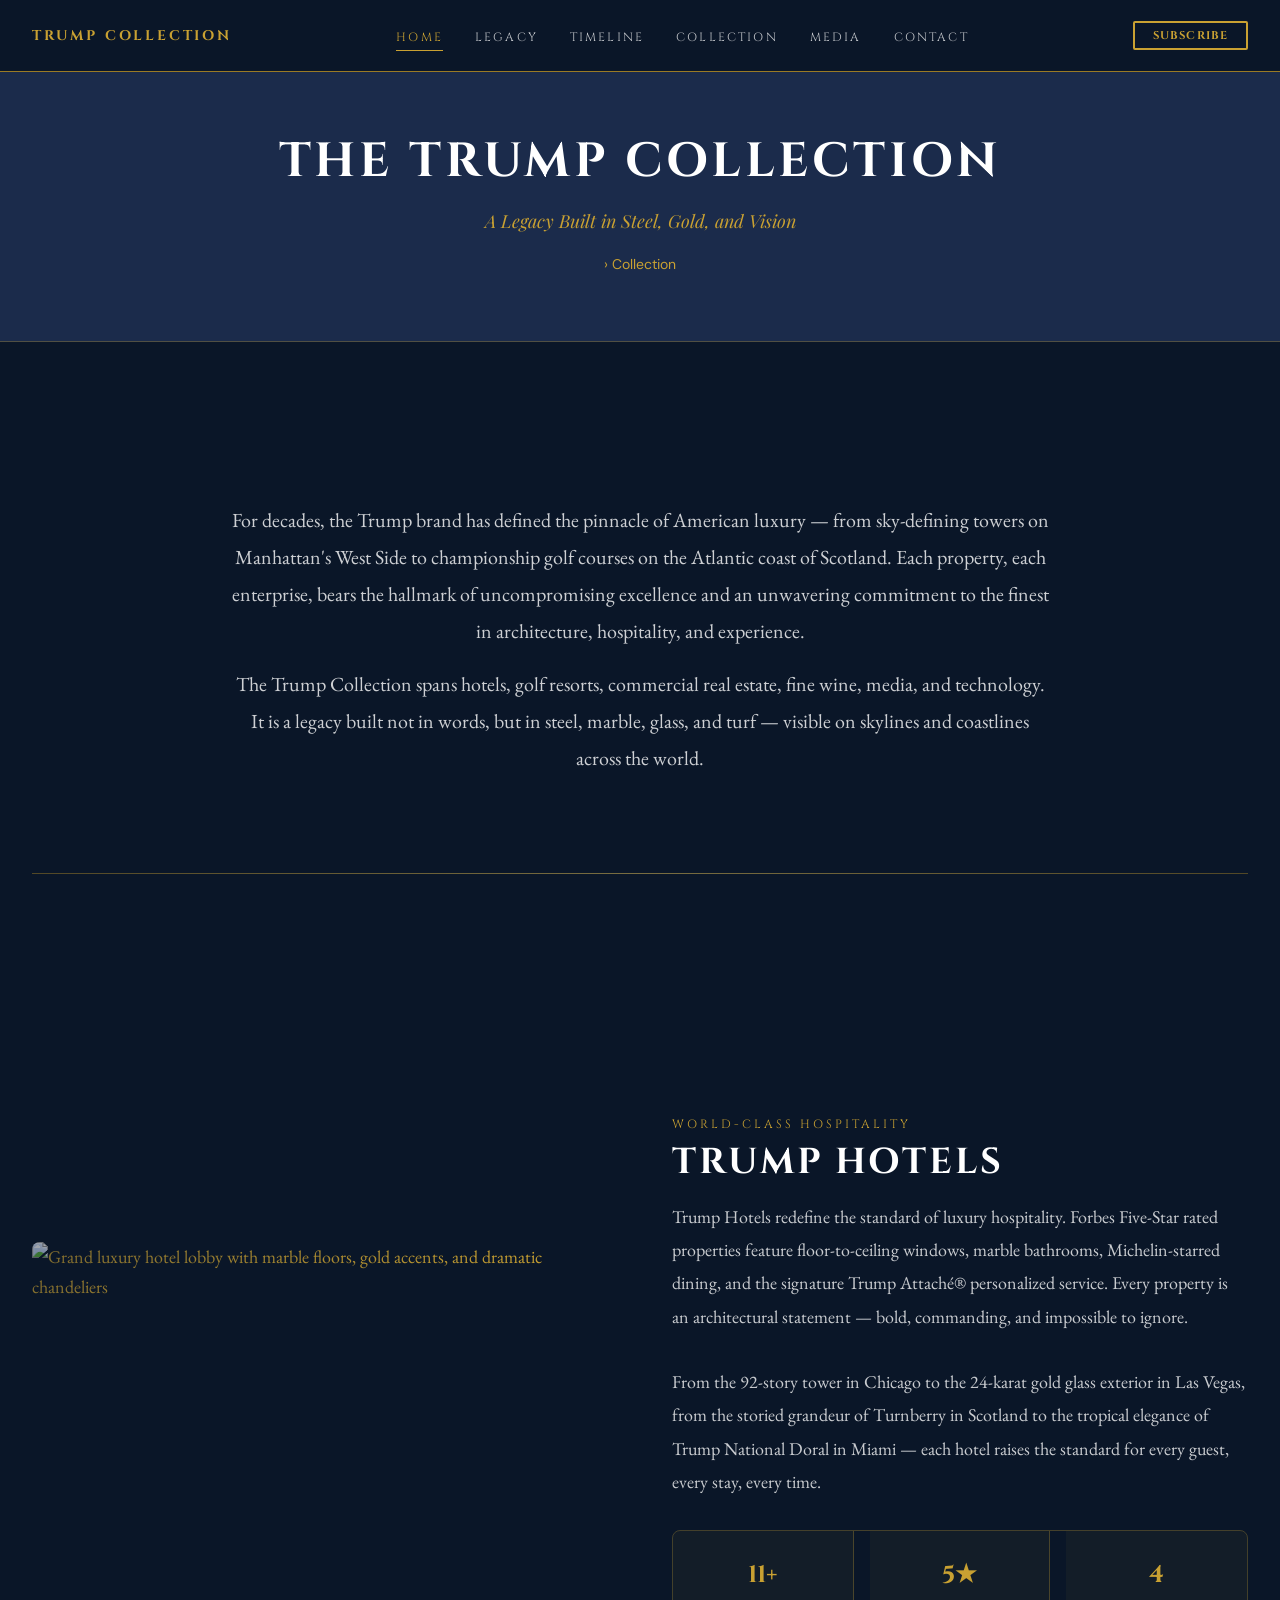
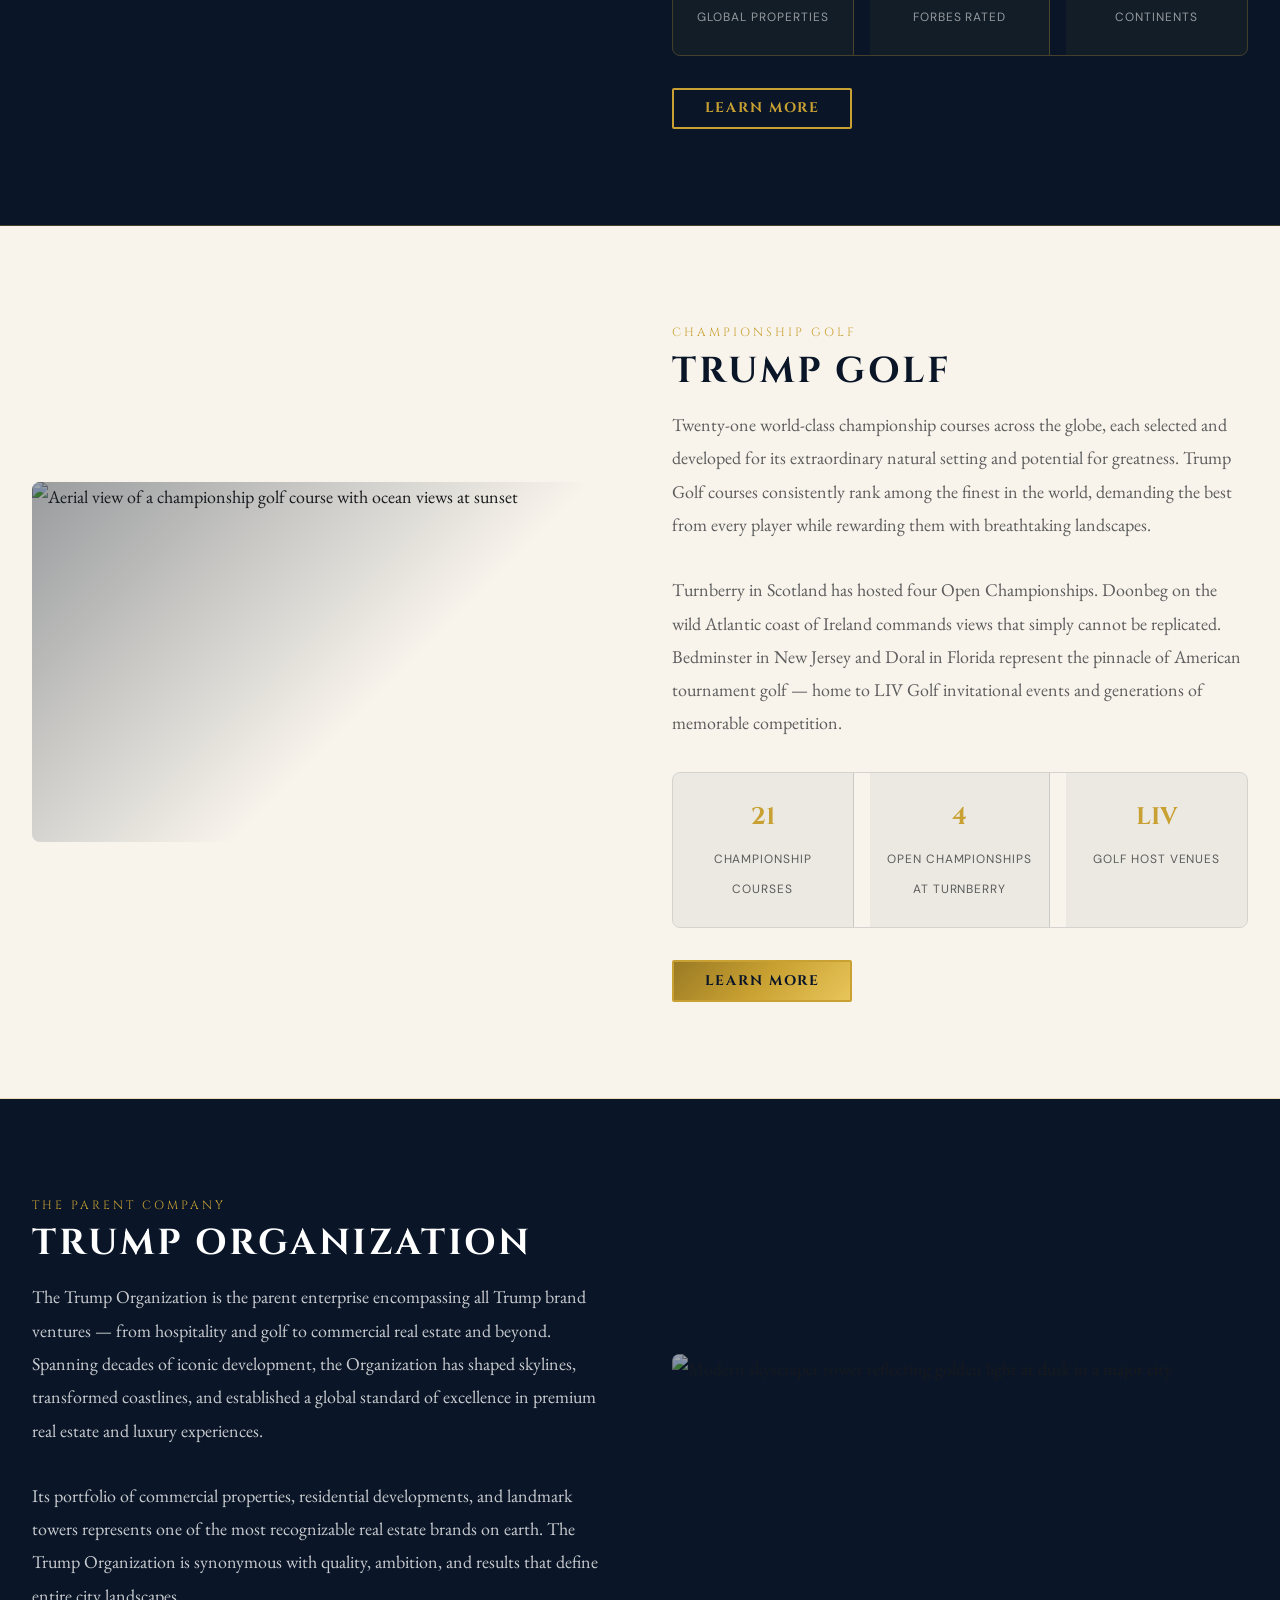
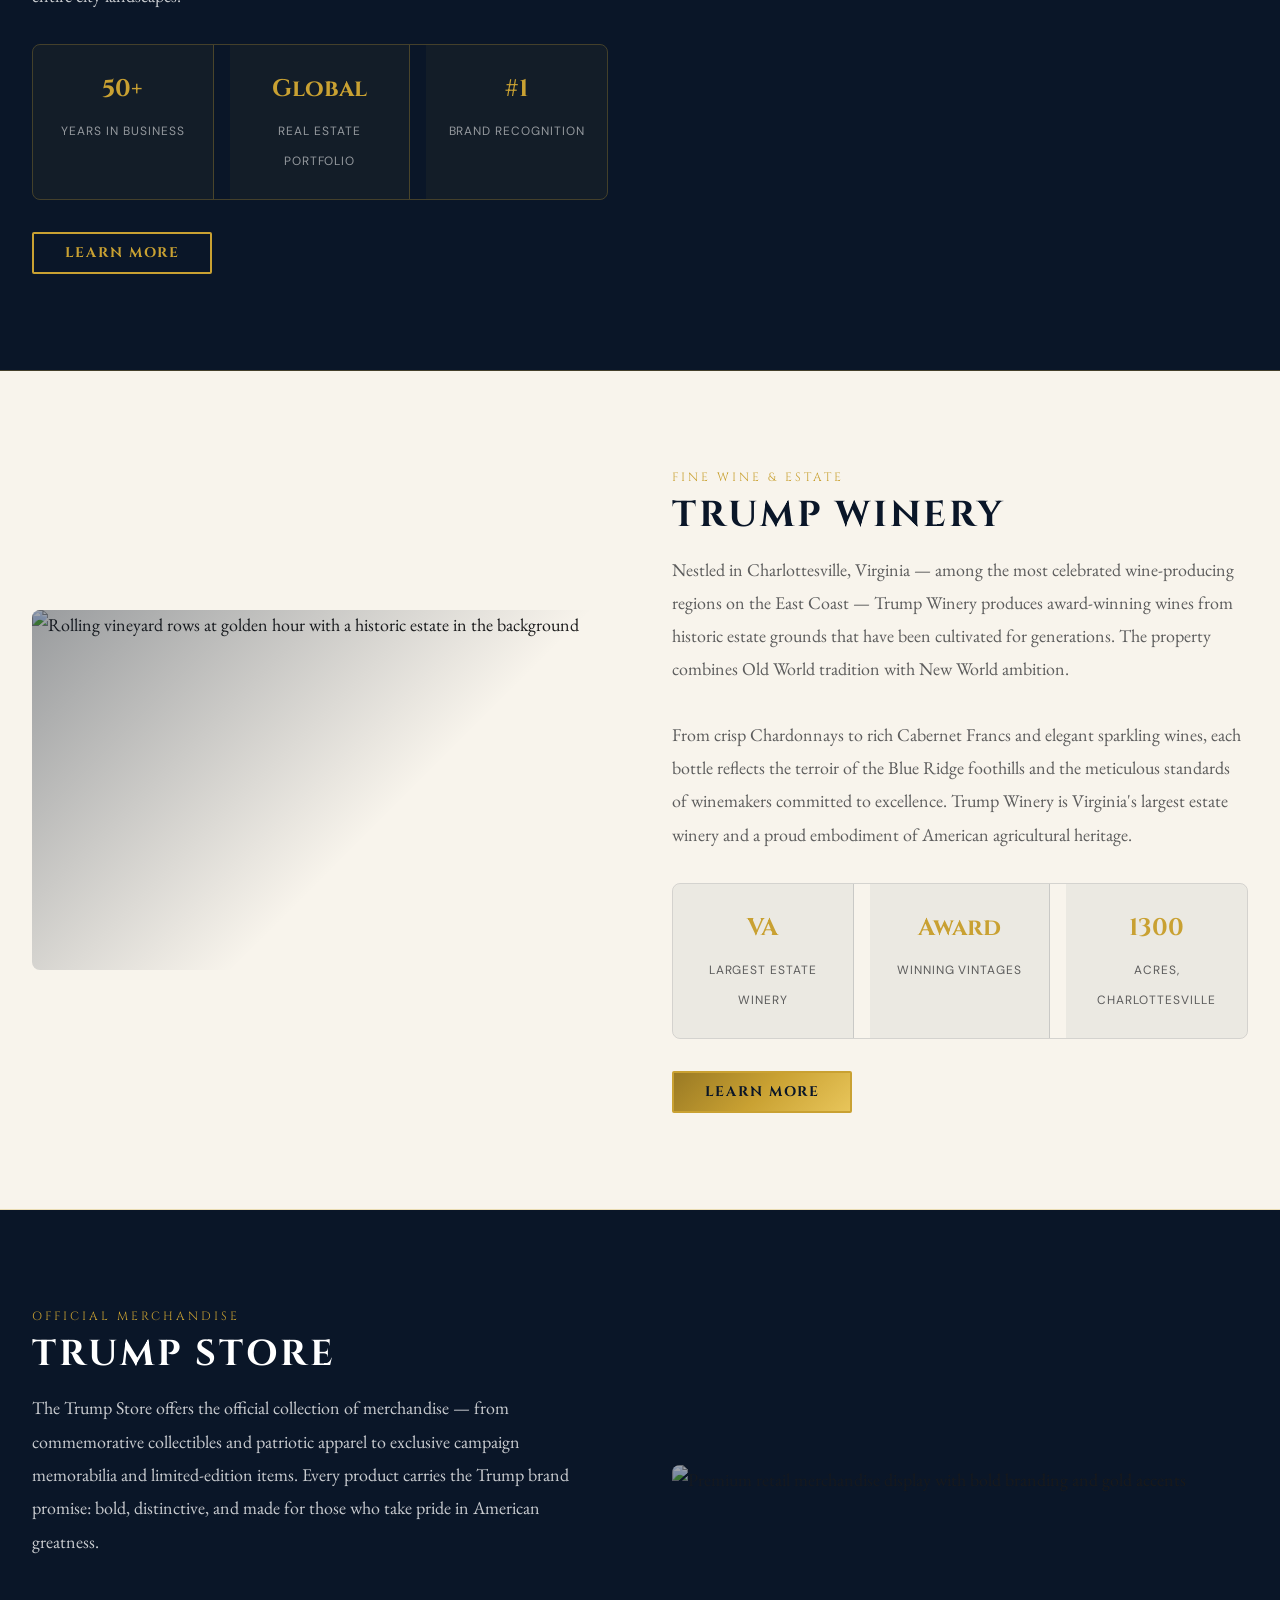
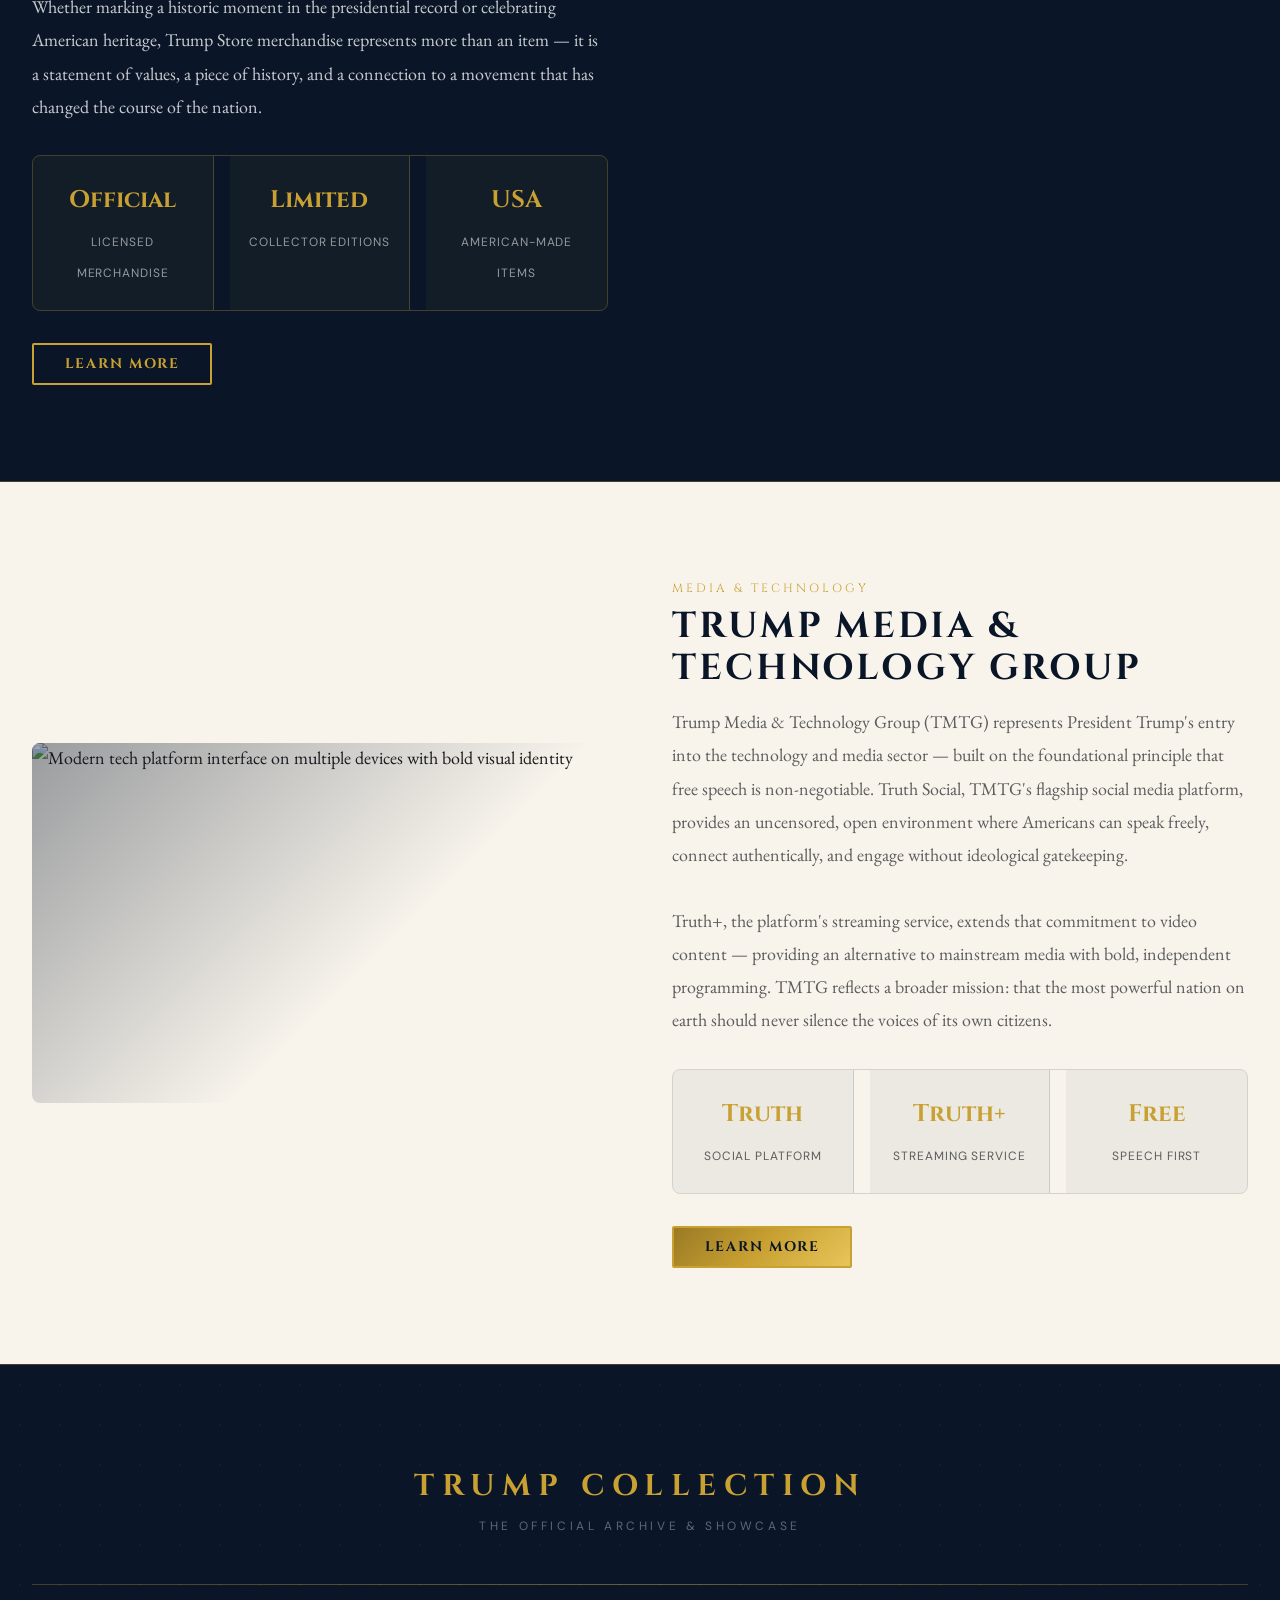
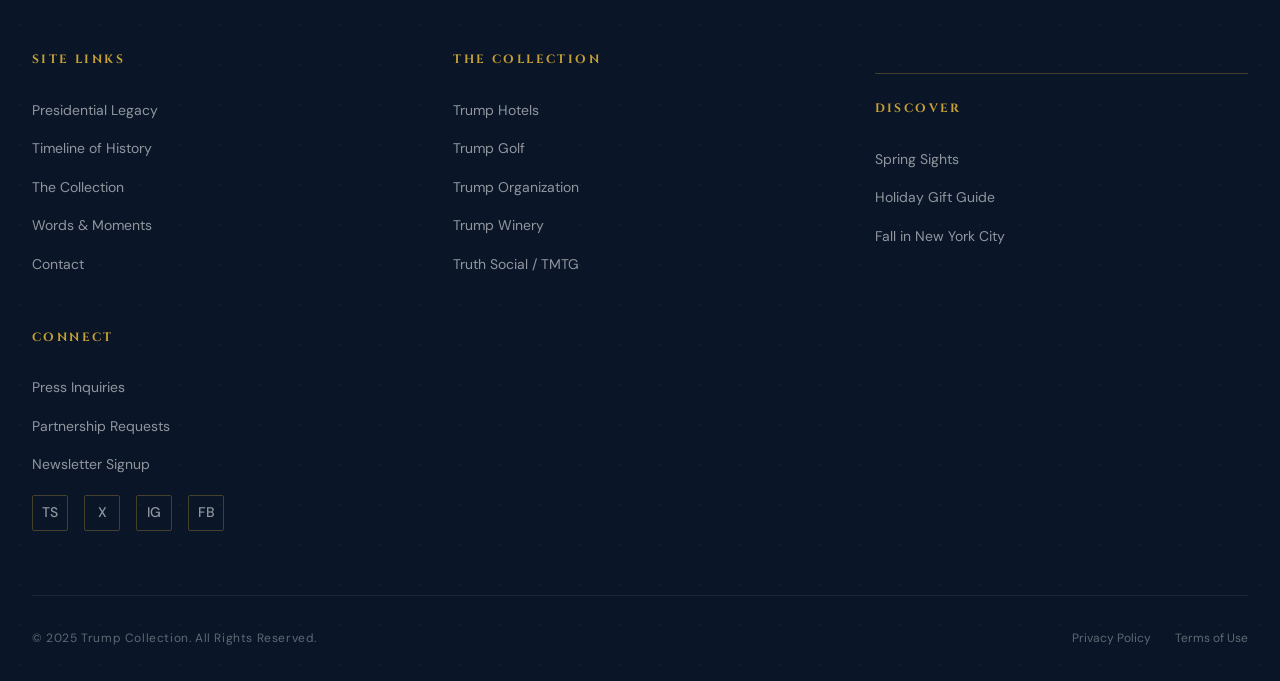
==== commit 6bb3d243: "Fix broken Home href on legacy/timeline/collection/media/contact pages Missing closing quote on href" ====
--- a/collection/index.html
+++ b/collection/index.html
@@ -4,6 +4,8 @@
   <meta charset="UTF-8" />
   <meta name="viewport" content="width=device-width, initial-scale=1.0" />
   <meta name="description" content="The Trump Collection — Explore the Trump brand empire: world-class hotels, championship golf courses, the Trump Organization, Winery, and Truth Social." />
+  <link rel="icon" href="/favicon.svg" type="image/svg+xml" />
+  <link rel="shortcut icon" href="/favicon.svg" />
   <title>The Trump Collection | Brand Portfolio</title>
 
   <link rel="preconnect" href="https://fonts.googleapis.com" />
@@ -21,9 +23,9 @@
 <!-- NAV -->
 <nav class="nav" role="navigation" aria-label="Main navigation">
   <div class="nav-inner">
-    <a href="/ class="nav-wordmark">TRUMP COLLECTION</a>
+    <a href="/" class="nav-wordmark">TRUMP COLLECTION</a>
     <ul class="nav-links" role="list">
-      <li><a href="/   class="nav-link">Home</a></li>
+      <li><a href="/" class="nav-link">Home</a></li>
       <li><a href="/legacy"     class="nav-link">Legacy</a></li>
       <li><a href="/timeline"   class="nav-link">Timeline</a></li>
       <li><a href="/collection" class="nav-link">Collection</a></li>
@@ -40,7 +42,7 @@
 <div class="nav-mobile-overlay" id="mobile-menu" role="dialog" aria-label="Mobile navigation">
   <nav>
     <ul style="display:flex;flex-direction:column;align-items:center;gap:2rem;list-style:none;" role="list">
-      <li><a href="/   class="mobile-nav-link">Home</a></li>
+      <li><a href="/" class="mobile-nav-link">Home</a></li>
       <li><a href="/legacy"     class="mobile-nav-link">Legacy</a></li>
       <li><a href="/timeline"   class="mobile-nav-link">Timeline</a></li>
       <li><a href="/collection" class="mobile-nav-link">Collection</a></li>
@@ -355,10 +357,10 @@
           <li><a href="/contact">Newsletter Signup</a></li>
         </ul>
         <div class="social-links" style="margin-top:1rem;">
-          <a href="#" class="social-link" aria-label="Truth Social">TS</a>
-          <a href="#" class="social-link" aria-label="X / Twitter">X</a>
-          <a href="#" class="social-link" aria-label="Instagram">IG</a>
-          <a href="#" class="social-link" aria-label="Facebook">FB</a>
+          <a href="https://truthsocial.com/@realDonaldTrump" class="social-link" aria-label="Truth Social" target="_blank" rel="noopener noreferrer">TS</a>
+          <a href="https://x.com/Trump" class="social-link" aria-label="X / Twitter" target="_blank" rel="noopener noreferrer">X</a>
+          <a href="https://www.instagram.com/realdonaldtrump/" class="social-link" aria-label="Instagram" target="_blank" rel="noopener noreferrer">IG</a>
+          <a href="https://www.trump.com" class="social-link" aria-label="Official Website" target="_blank" rel="noopener noreferrer">FB</a>
         </div>
       </div>
     </div>
